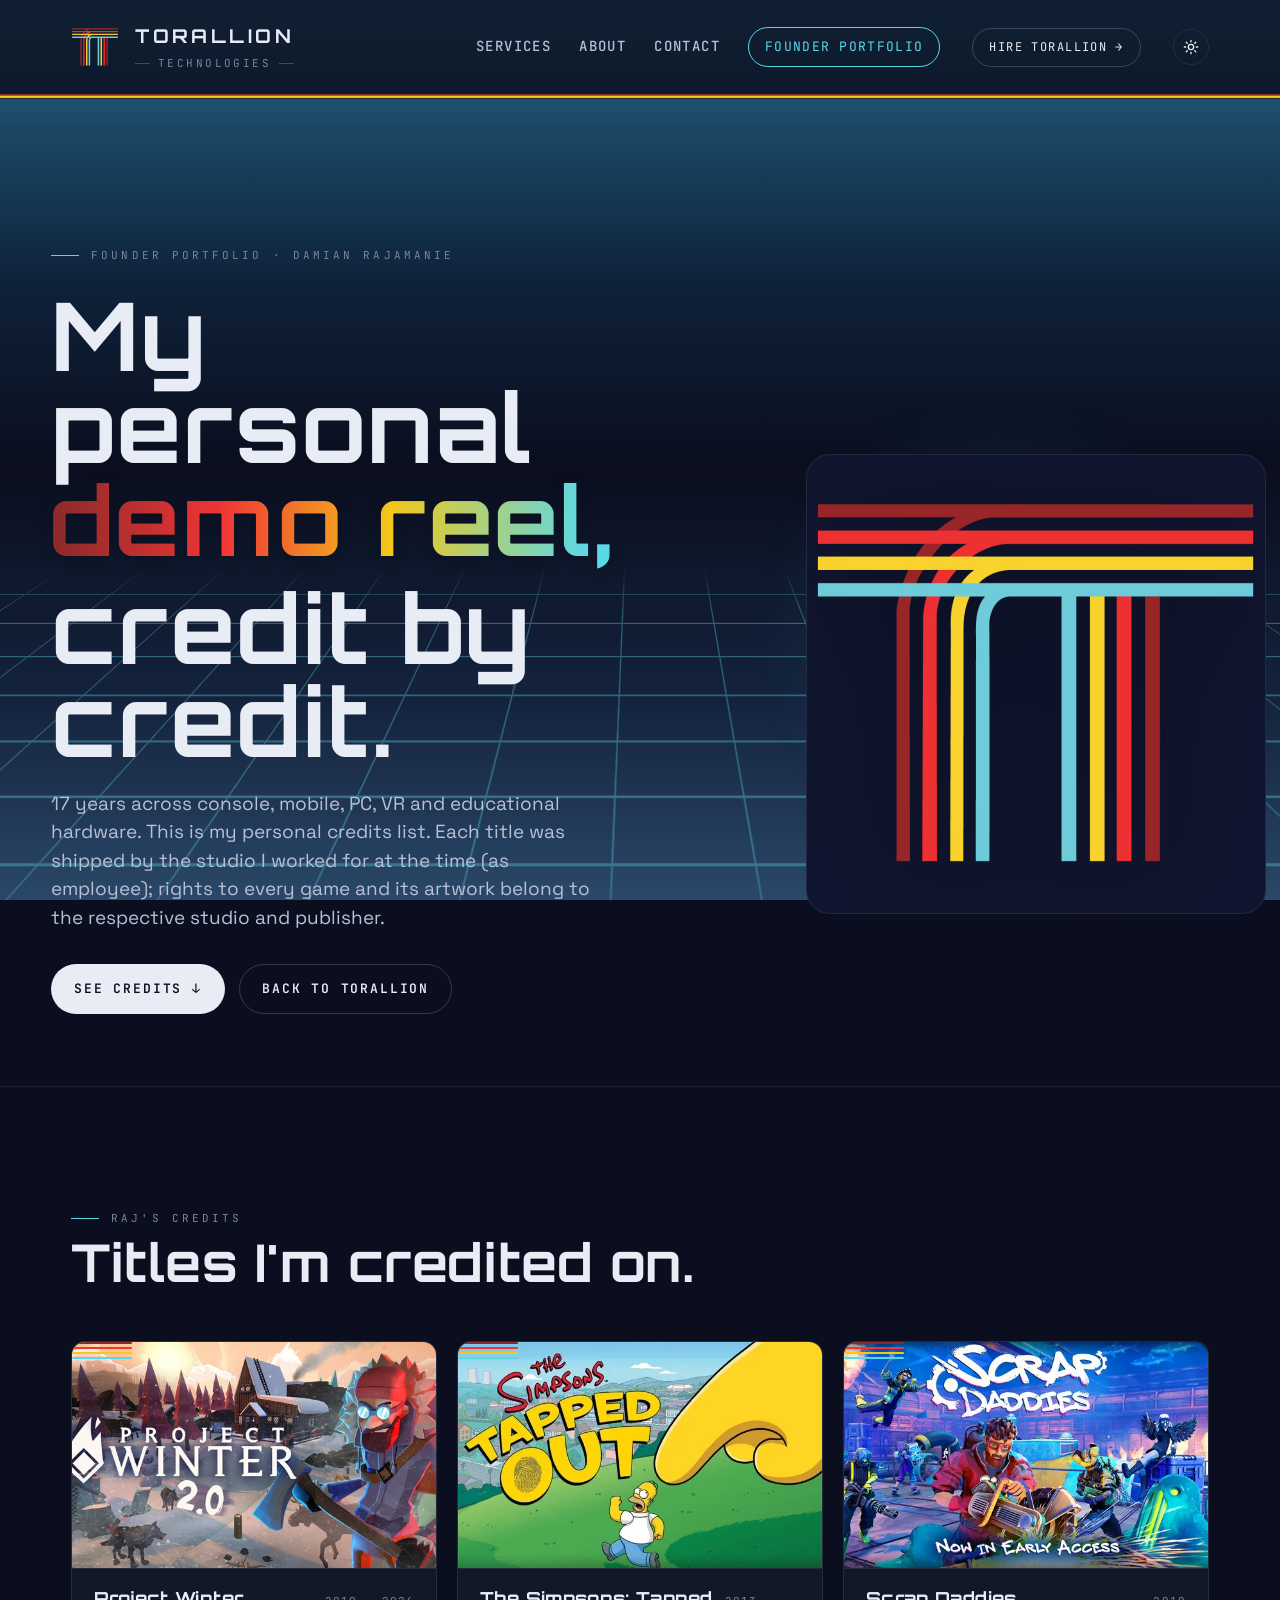
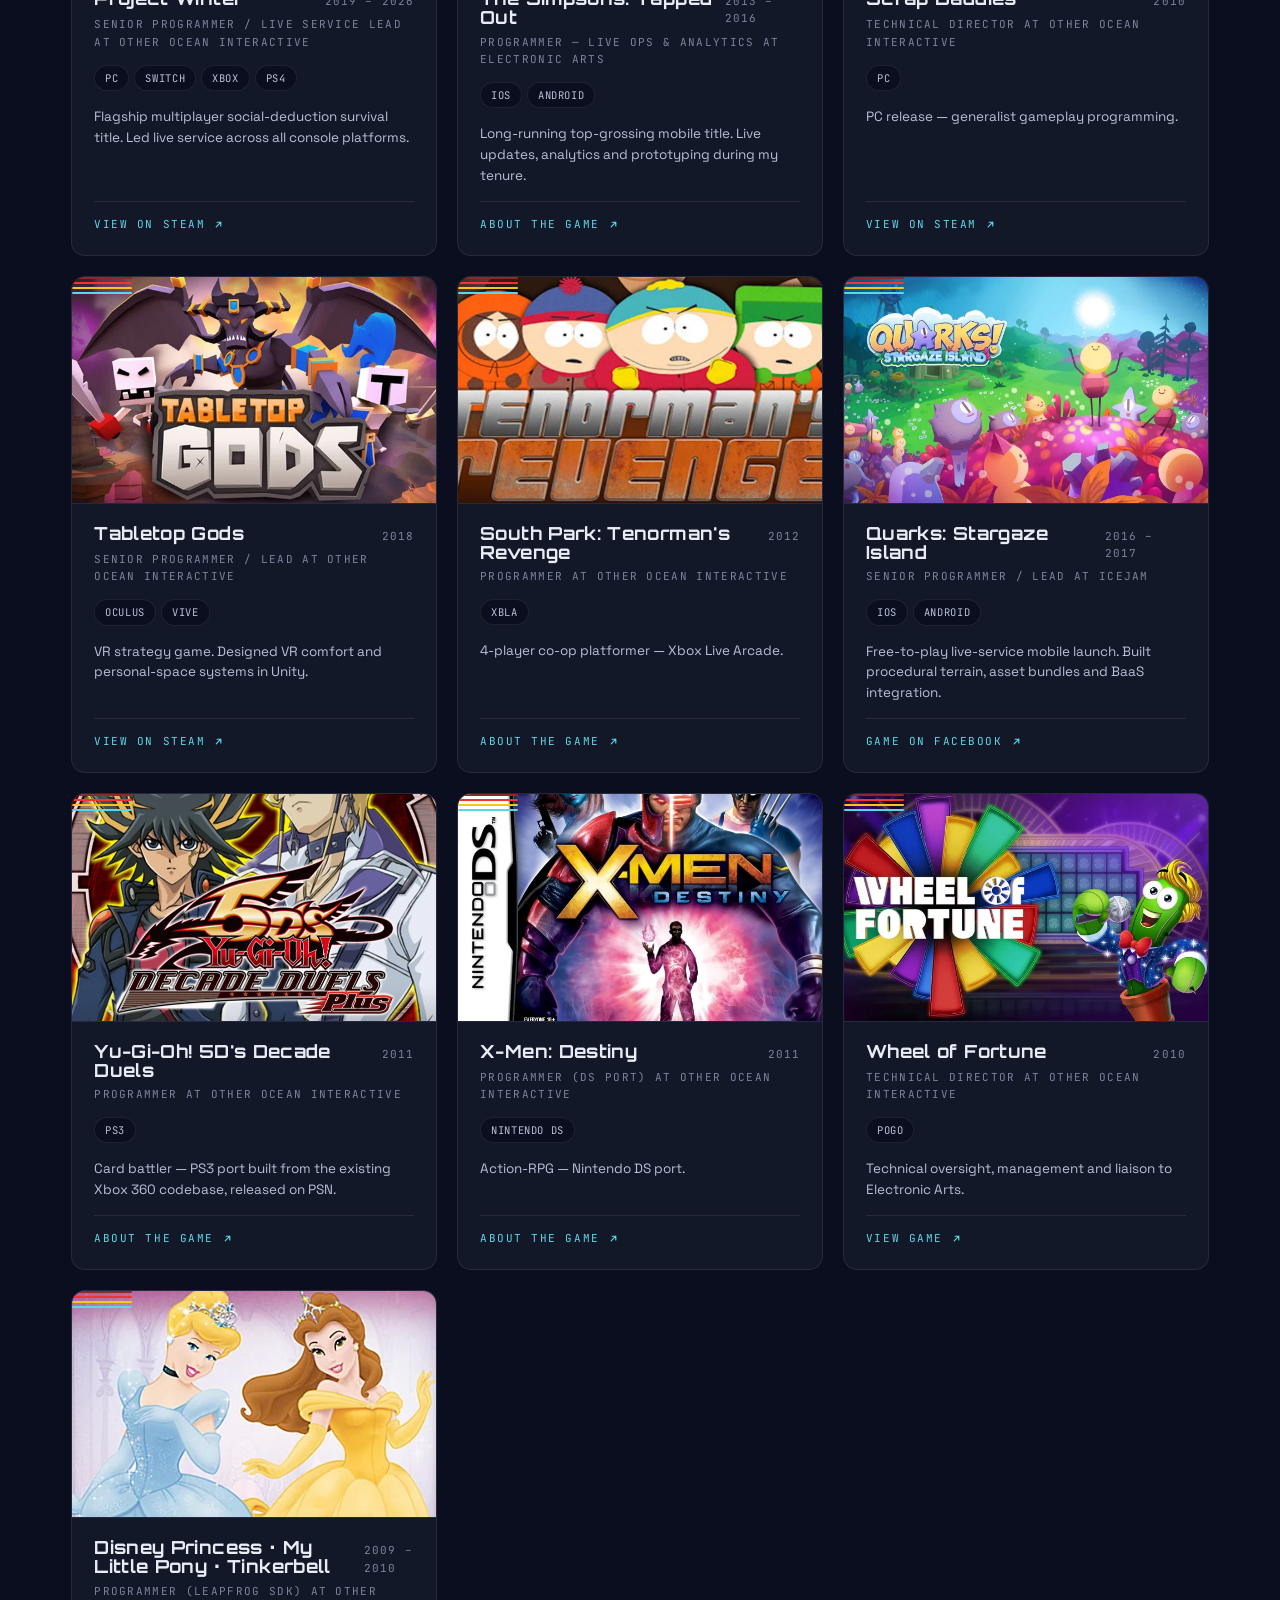
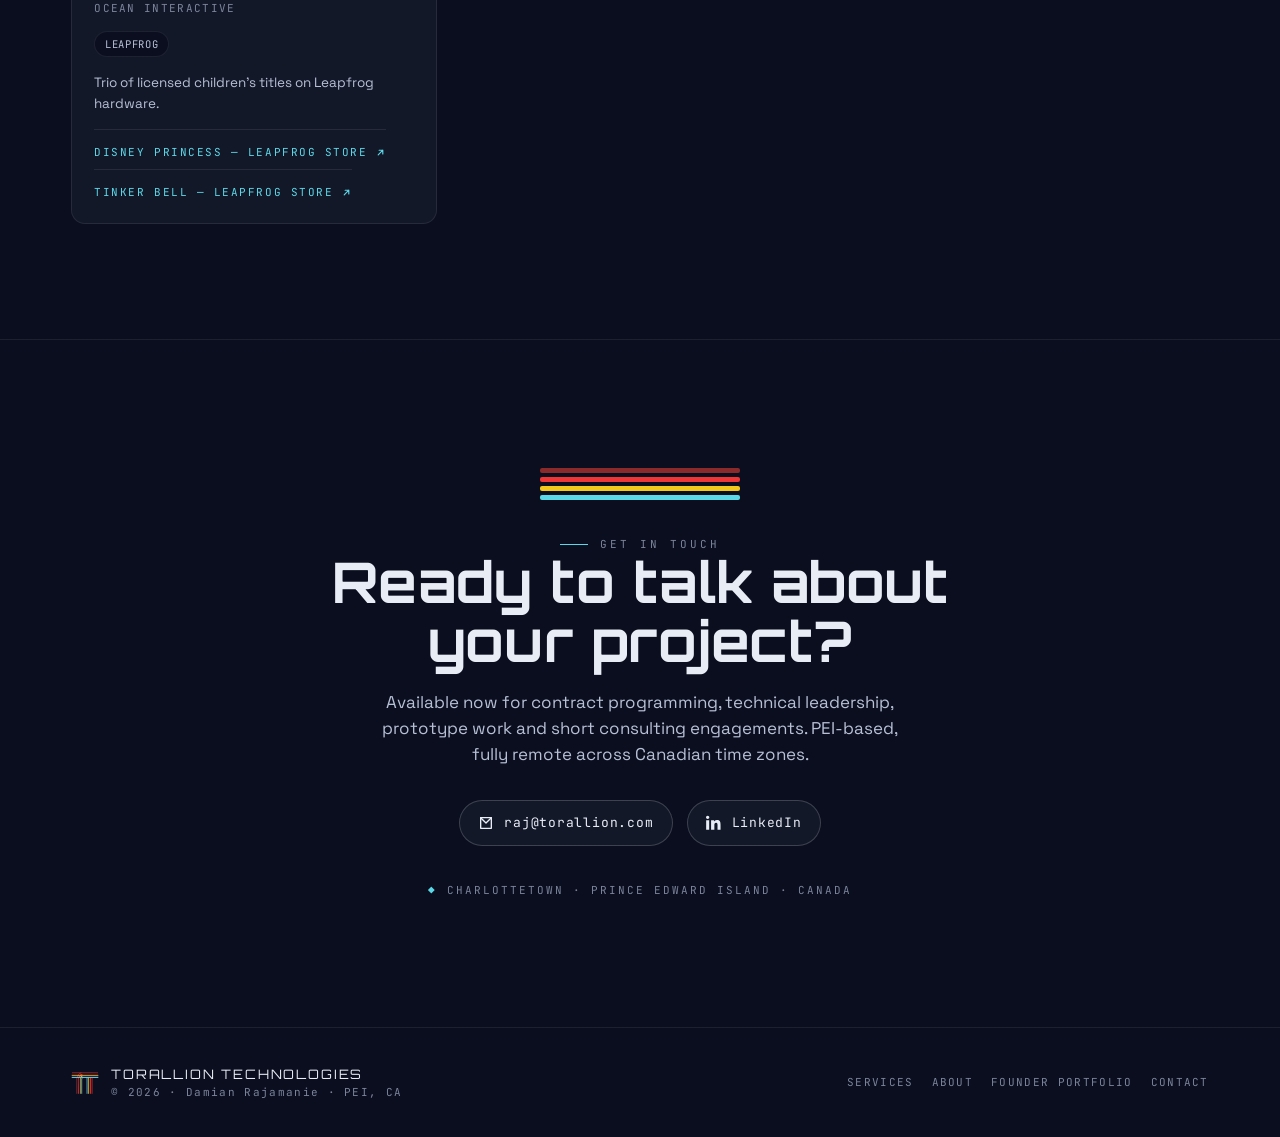
==== founder-portfolio.html @ 9f7b9716 "fixed judder and placement of main logo" ====
<!DOCTYPE html>
<html lang="en" data-theme="dark">
<head>
  <meta charset="UTF-8" />
  <meta name="viewport" content="width=device-width, initial-scale=1.0" />
  <title>Founder Portfolio — Damian Rajamanie · Torallion Technologies</title>
  <meta name="description" content="Personal portfolio and credit history of Damian Rajamanie, MSc — founder of Torallion Technologies. Titles shipped across 17 years at Other Ocean Interactive, EA, IceJam and more." />
  <link rel="icon" type="image/png" href="assets/torallion-T.png" />

  <link rel="preconnect" href="https://fonts.googleapis.com" />
  <link rel="preconnect" href="https://fonts.gstatic.com" crossorigin />
  <link href="https://fonts.googleapis.com/css2?family=Orbitron:wght@500;600;700;800&family=Space+Grotesk:wght@400;500;600;700&family=JetBrains+Mono:wght@400;500;600&display=swap" rel="stylesheet" />

  <link rel="stylesheet" href="styles.css" />
  <style>
    /* Ensure the sticky nav always covers edge-to-edge (Android Chrome + backdrop-filter can under-calculate width) */
    .nav { width: 100%; }
    /* Force grid to centre the hero art on mobile — margin:auto alone is unreliable as a grid-item in some Chrome versions */
    @media (max-width: 900px) { .hero__art { justify-self: center; } }
  </style>
  <script src="script.js" defer></script>
</head>
<body data-theme="dark" data-scanlines="off" data-grid="on" data-page="portfolio">

  <!-- Synthwave grid -->
  <div class="site-grid" aria-hidden="true">
    <div class="site-grid__sun"></div>
    <div class="site-grid__floor"></div>
    <div class="site-grid__fade"></div>
  </div>

  <!-- Nav -->
  <nav class="nav">
    <div class="nav__inner">
      <a href="index.html" class="nav__brand">
        <span class="nav__brand-mark">
          <span class="logo-mark" style="width:48px;height:48px;border-radius:8px">
            <img src="assets/logo-mark.webp" alt="Torallion Technologies" width="48" height="48" style="width:100%;height:100%;object-fit:cover;border-radius:8px" />
          </span>
        </span>
        <span class="nav__brand-words">
          <span class="nav__brand-text">TORALLION</span>
          <span class="nav__brand-sub">Technologies</span>
        </span>
      </a>
      <div class="nav__links">
        <a href="index.html#services" class="nav__link">Services</a>
        <a href="index.html#about" class="nav__link">About</a>
        <a href="index.html#contact" class="nav__link">Contact</a>
        <a href="#top" class="nav__portfolio nav__portfolio--active" aria-current="page">Founder Portfolio</a>
      </div>
      <a href="mailto:raj@torallion.com" class="nav__cta">
        Hire Torallion <span aria-hidden="true">→</span>
      </a>
      <button class="nav__theme" aria-label="Toggle theme" title="Switch to light">
        <svg width="16" height="16" viewBox="0 0 24 24" fill="none" stroke="currentColor" stroke-width="2" stroke-linecap="round" stroke-linejoin="round"><circle cx="12" cy="12" r="4"/><path d="M12 2v2M12 20v2M4.93 4.93l1.41 1.41M17.66 17.66l1.41 1.41M2 12h2M20 12h2M4.93 19.07l1.41-1.41M17.66 6.34l1.41-1.41"/></svg>
      </button>
      <button class="nav__menu-btn" aria-label="Menu">☰</button>
    </div>
    <div class="nav__bands" aria-hidden="true">
      <div style="background:var(--brand-brick)"></div>
      <div style="background:var(--brand-red)"></div>
      <div style="background:var(--brand-yellow)"></div>
      <div style="background:var(--brand-cyan)"></div>
    </div>
  </nav>

  <!-- Founder Hero -->
  <header class="hero hero--portfolio" id="top">
    <div class="hero__inner hero__inner--portfolio">
      <div>
        <div class="hero__eyebrow eyebrow">Founder Portfolio · Damian Rajamanie</div>
        <h1 class="hero__title">
          <span class="hero__title-row">My personal</span>
          <span class="hero__title-row hero__title-accent">demo reel,</span>
          <span class="hero__title-row">credit by credit.</span>
        </h1>
        <p class="hero__sub">
          17 years across console, mobile, PC, VR and educational hardware. This is my personal
          credits list. Each title was shipped by the studio I worked for at the time (as employee);
          rights to every game and its artwork belong to the respective studio and
          publisher.
        </p>
        <div class="hero__ctas">
          <a href="#titles" class="btn btn--primary">
            See credits <span class="btn__arrow">↓</span>
          </a>
          <a href="index.html" class="btn btn--ghost">
            Back to Torallion
          </a>
        </div>
      </div>
      <div class="hero__art" aria-hidden="true">
        <div class="hero__t-bg"></div>
        <div class="hero__t hero__t--portrait">
          <img src="assets/founder-portrait-hero.webp" alt="Damian Rajamanie" style="width:100%;height:100%;object-fit:cover;border-radius:24px" />
        </div>
      </div>
    </div>
  </header>

  <!-- Shipped Titles -->
  <section class="section" id="titles">
    <div style="max-width:var(--maxw);margin:0 auto;padding-left:0;padding-right:0">
      <div class="section-title-row">
        <div>
          <div class="eyebrow">Raj's credits</div>
          <h2>Titles I'm credited on.</h2>
        </div>
      </div>
      <div class="titles">

        <!-- Project Winter -->
        <article class="card title-card">
          <div class="card__corner" aria-hidden="true">
            <span style="background:var(--brand-brick)"></span>
            <span style="background:var(--brand-red)"></span>
            <span style="background:var(--brand-yellow)"></span>
            <span style="background:var(--brand-cyan)"></span>
          </div>
          <div class="title-card__art">
            <img src="assets/titles/project-winter.webp" alt="Project Winter" style="width:100%;height:100%;object-fit:cover" />
          </div>
          <div class="title-card__body">
            <div class="title-card__title-row">
              <h3 class="title-card__name">Project Winter</h3>
              <span class="title-card__year">2019 – 2026</span>
            </div>
            <div class="title-card__studio">Senior Programmer / Live Service Lead at Other Ocean Interactive</div>
            <div class="title-card__platforms">
              <span class="tag">PC</span><span class="tag">Switch</span><span class="tag">Xbox</span><span class="tag">PS4</span>
            </div>
            <p style="font-size:13.5px;color:var(--text-soft);margin:0 0 14px">Flagship multiplayer social-deduction survival title. Led live service across all console platforms.</p>
            <a class="title-card__link" href="https://store.steampowered.com/app/774861/Project_Winter/" target="_blank" rel="noopener noreferrer">
              View on Steam <svg width="11" height="11" viewBox="0 0 24 24" fill="none" stroke="currentColor" stroke-width="2.5" stroke-linecap="round" stroke-linejoin="round" aria-hidden="true"><path d="M7 17L17 7M9 7h8v8"/></svg>
            </a>
          </div>
        </article>

        <!-- The Simpsons: Tapped Out -->
        <article class="card title-card">
          <div class="card__corner" aria-hidden="true">
            <span style="background:var(--brand-brick)"></span>
            <span style="background:var(--brand-red)"></span>
            <span style="background:var(--brand-yellow)"></span>
            <span style="background:var(--brand-cyan)"></span>
          </div>
          <div class="title-card__art">
            <img src="assets/titles/simpsons-tapped-out.webp" alt="The Simpsons: Tapped Out" style="width:100%;height:100%;object-fit:cover" />
          </div>
          <div class="title-card__body">
            <div class="title-card__title-row">
              <h3 class="title-card__name">The Simpsons: Tapped Out</h3>
              <span class="title-card__year">2013 – 2016</span>
            </div>
            <div class="title-card__studio">Programmer — Live Ops &amp; Analytics at Electronic Arts</div>
            <div class="title-card__platforms">
              <span class="tag">iOS</span><span class="tag">Android</span>
            </div>
            <p style="font-size:13.5px;color:var(--text-soft);margin:0 0 14px">Long-running top-grossing mobile title. Live updates, analytics and prototyping during my tenure.</p>
            <a class="title-card__link" href="https://en.wikipedia.org/wiki/The_Simpsons:_Tapped_Out" target="_blank" rel="noopener noreferrer">
              About the game <svg width="11" height="11" viewBox="0 0 24 24" fill="none" stroke="currentColor" stroke-width="2.5" stroke-linecap="round" stroke-linejoin="round" aria-hidden="true"><path d="M7 17L17 7M9 7h8v8"/></svg>
            </a>
          </div>
        </article>

        <!-- Scrap Daddies -->
        <article class="card title-card">
          <div class="card__corner" aria-hidden="true">
            <span style="background:var(--brand-brick)"></span>
            <span style="background:var(--brand-red)"></span>
            <span style="background:var(--brand-yellow)"></span>
            <span style="background:var(--brand-cyan)"></span>
          </div>
          <div class="title-card__art">
            <img src="assets/titles/scrap-daddies.webp" alt="Scrap Daddies" style="width:100%;height:100%;object-fit:cover" />
          </div>
          <div class="title-card__body">
            <div class="title-card__title-row">
              <h3 class="title-card__name">Scrap Daddies</h3>
              <span class="title-card__year">2010</span>
            </div>
            <div class="title-card__studio">Technical Director at Other Ocean Interactive</div>
            <div class="title-card__platforms">
              <span class="tag">PC</span>
            </div>
            <p style="font-size:13.5px;color:var(--text-soft);margin:0 0 14px">PC release — generalist gameplay programming.</p>
            <a class="title-card__link" href="https://store.steampowered.com/app/2923190/Scrap_Daddies/" target="_blank" rel="noopener noreferrer">
              View on Steam <svg width="11" height="11" viewBox="0 0 24 24" fill="none" stroke="currentColor" stroke-width="2.5" stroke-linecap="round" stroke-linejoin="round" aria-hidden="true"><path d="M7 17L17 7M9 7h8v8"/></svg>
            </a>
          </div>
        </article>

        <!-- Tabletop Gods -->
        <article class="card title-card">
          <div class="card__corner" aria-hidden="true">
            <span style="background:var(--brand-brick)"></span>
            <span style="background:var(--brand-red)"></span>
            <span style="background:var(--brand-yellow)"></span>
            <span style="background:var(--brand-cyan)"></span>
          </div>
          <div class="title-card__art">
            <img src="assets/titles/tabletop-gods.webp" alt="Tabletop Gods" style="width:100%;height:100%;object-fit:cover" />
          </div>
          <div class="title-card__body">
            <div class="title-card__title-row">
              <h3 class="title-card__name">Tabletop Gods</h3>
              <span class="title-card__year">2018</span>
            </div>
            <div class="title-card__studio">Senior Programmer / Lead at Other Ocean Interactive</div>
            <div class="title-card__platforms">
              <span class="tag">Oculus</span><span class="tag">Vive</span>
            </div>
            <p style="font-size:13.5px;color:var(--text-soft);margin:0 0 14px">VR strategy game. Designed VR comfort and personal-space systems in Unity.</p>
            <a class="title-card__link" href="https://store.steampowered.com/app/858860/Tabletop_Gods/" target="_blank" rel="noopener noreferrer">
              View on Steam <svg width="11" height="11" viewBox="0 0 24 24" fill="none" stroke="currentColor" stroke-width="2.5" stroke-linecap="round" stroke-linejoin="round" aria-hidden="true"><path d="M7 17L17 7M9 7h8v8"/></svg>
            </a>
          </div>
        </article>

        <!-- South Park: Tenorman's Revenge -->
        <article class="card title-card">
          <div class="card__corner" aria-hidden="true">
            <span style="background:var(--brand-brick)"></span>
            <span style="background:var(--brand-red)"></span>
            <span style="background:var(--brand-yellow)"></span>
            <span style="background:var(--brand-cyan)"></span>
          </div>
          <div class="title-card__art">
            <img src="assets/titles/south-park-tenorman.webp" alt="South Park: Tenorman's Revenge" style="width:100%;height:100%;object-fit:cover" />
          </div>
          <div class="title-card__body">
            <div class="title-card__title-row">
              <h3 class="title-card__name">South Park: Tenorman's Revenge</h3>
              <span class="title-card__year">2012</span>
            </div>
            <div class="title-card__studio">Programmer at Other Ocean Interactive</div>
            <div class="title-card__platforms">
              <span class="tag">XBLA</span>
            </div>
            <p style="font-size:13.5px;color:var(--text-soft);margin:0 0 14px">4-player co-op platformer — Xbox Live Arcade.</p>
            <a class="title-card__link" href="https://en.wikipedia.org/wiki/South_Park:_Tenorman%27s_Revenge" target="_blank" rel="noopener noreferrer">
              About the game <svg width="11" height="11" viewBox="0 0 24 24" fill="none" stroke="currentColor" stroke-width="2.5" stroke-linecap="round" stroke-linejoin="round" aria-hidden="true"><path d="M7 17L17 7M9 7h8v8"/></svg>
            </a>
          </div>
        </article>

        <!-- Quarks: Stargaze Island -->
        <article class="card title-card">
          <div class="card__corner" aria-hidden="true">
            <span style="background:var(--brand-brick)"></span>
            <span style="background:var(--brand-red)"></span>
            <span style="background:var(--brand-yellow)"></span>
            <span style="background:var(--brand-cyan)"></span>
          </div>
          <div class="title-card__art">
            <img src="assets/titles/quarks-stargaze.webp" alt="Quarks: Stargaze Island" style="width:100%;height:100%;object-fit:cover" />
          </div>
          <div class="title-card__body">
            <div class="title-card__title-row">
              <h3 class="title-card__name">Quarks: Stargaze Island</h3>
              <span class="title-card__year">2016 – 2017</span>
            </div>
            <div class="title-card__studio">Senior Programmer / Lead at IceJam</div>
            <div class="title-card__platforms">
              <span class="tag">iOS</span><span class="tag">Android</span>
            </div>
            <p style="font-size:13.5px;color:var(--text-soft);margin:0 0 14px">Free-to-play live-service mobile launch. Built procedural terrain, asset bundles and BaaS integration.</p>
            <a class="title-card__link" href="https://www.facebook.com/stargazeisland/" target="_blank" rel="noopener noreferrer">
              Game on Facebook <svg width="11" height="11" viewBox="0 0 24 24" fill="none" stroke="currentColor" stroke-width="2.5" stroke-linecap="round" stroke-linejoin="round" aria-hidden="true"><path d="M7 17L17 7M9 7h8v8"/></svg>
            </a>
          </div>
        </article>

        <!-- Yu-Gi-Oh! 5D's Decade Duels -->
        <article class="card title-card">
          <div class="card__corner" aria-hidden="true">
            <span style="background:var(--brand-brick)"></span>
            <span style="background:var(--brand-red)"></span>
            <span style="background:var(--brand-yellow)"></span>
            <span style="background:var(--brand-cyan)"></span>
          </div>
          <div class="title-card__art">
            <img src="assets/titles/yugioh-ps3.webp" alt="Yu-Gi-Oh! 5D's Decade Duels" style="width:100%;height:100%;object-fit:cover" />
          </div>
          <div class="title-card__body">
            <div class="title-card__title-row">
              <h3 class="title-card__name">Yu-Gi-Oh! 5D's Decade Duels</h3>
              <span class="title-card__year">2011</span>
            </div>
            <div class="title-card__studio">Programmer at Other Ocean Interactive</div>
            <div class="title-card__platforms">
              <span class="tag">PS3</span>
            </div>
            <p style="font-size:13.5px;color:var(--text-soft);margin:0 0 14px">Card battler — PS3 port built from the existing Xbox 360 codebase, released on PSN.</p>
            <a class="title-card__link" href="https://yugioh.fandom.com/wiki/Yu-Gi-Oh!_5D%27s_Decade_Duels" target="_blank" rel="noopener noreferrer">
              About the game <svg width="11" height="11" viewBox="0 0 24 24" fill="none" stroke="currentColor" stroke-width="2.5" stroke-linecap="round" stroke-linejoin="round" aria-hidden="true"><path d="M7 17L17 7M9 7h8v8"/></svg>
            </a>
          </div>
        </article>

        <!-- X-Men: Destiny -->
        <article class="card title-card">
          <div class="card__corner" aria-hidden="true">
            <span style="background:var(--brand-brick)"></span>
            <span style="background:var(--brand-red)"></span>
            <span style="background:var(--brand-yellow)"></span>
            <span style="background:var(--brand-cyan)"></span>
          </div>
          <div class="title-card__art">
            <img src="assets/titles/xmen-destiny.webp" alt="X-Men: Destiny" style="width:100%;height:100%;object-fit:cover" />
          </div>
          <div class="title-card__body">
            <div class="title-card__title-row">
              <h3 class="title-card__name">X-Men: Destiny</h3>
              <span class="title-card__year">2011</span>
            </div>
            <div class="title-card__studio">Programmer (DS Port) at Other Ocean Interactive</div>
            <div class="title-card__platforms">
              <span class="tag">Nintendo DS</span>
            </div>
            <p style="font-size:13.5px;color:var(--text-soft);margin:0 0 14px">Action-RPG — Nintendo DS port.</p>
            <a class="title-card__link" href="https://en.wikipedia.org/wiki/X-Men:_Destiny" target="_blank" rel="noopener noreferrer">
              About the game <svg width="11" height="11" viewBox="0 0 24 24" fill="none" stroke="currentColor" stroke-width="2.5" stroke-linecap="round" stroke-linejoin="round" aria-hidden="true"><path d="M7 17L17 7M9 7h8v8"/></svg>
            </a>
          </div>
        </article>

        <!-- Wheel of Fortune -->
        <article class="card title-card">
          <div class="card__corner" aria-hidden="true">
            <span style="background:var(--brand-brick)"></span>
            <span style="background:var(--brand-red)"></span>
            <span style="background:var(--brand-yellow)"></span>
            <span style="background:var(--brand-cyan)"></span>
          </div>
          <div class="title-card__art">
            <img src="assets/titles/wheel-of-fortune.webp" alt="Wheel of Fortune" style="width:100%;height:100%;object-fit:cover" />
          </div>
          <div class="title-card__body">
            <div class="title-card__title-row">
              <h3 class="title-card__name">Wheel of Fortune</h3>
              <span class="title-card__year">2010</span>
            </div>
            <div class="title-card__studio">Technical Director at Other Ocean Interactive</div>
            <div class="title-card__platforms">
              <span class="tag">POGO</span>
            </div>
            <p style="font-size:13.5px;color:var(--text-soft);margin:0 0 14px">Technical oversight, management and liaison to Electronic Arts.</p>
            <a class="title-card__link" href="https://www.pogo.com/games/wheel-of-fortune" target="_blank" rel="noopener noreferrer">
              View game <svg width="11" height="11" viewBox="0 0 24 24" fill="none" stroke="currentColor" stroke-width="2.5" stroke-linecap="round" stroke-linejoin="round" aria-hidden="true"><path d="M7 17L17 7M9 7h8v8"/></svg>
            </a>
          </div>
        </article>

        <!-- Disney Princess · My Little Pony · Tinkerbell (Leapfrog suite) -->
        <article class="card title-card">
          <div class="card__corner" aria-hidden="true">
            <span style="background:var(--brand-brick)"></span>
            <span style="background:var(--brand-red)"></span>
            <span style="background:var(--brand-yellow)"></span>
            <span style="background:var(--brand-cyan)"></span>
          </div>
          <div class="title-card__art">
            <img src="assets/titles/leapfrog-suite.webp" alt="Disney Princess · My Little Pony · Tinkerbell" style="width:100%;height:100%;object-fit:cover" />
          </div>
          <div class="title-card__body">
            <div class="title-card__title-row">
              <h3 class="title-card__name">Disney Princess · My Little Pony · Tinkerbell</h3>
              <span class="title-card__year">2009 – 2010</span>
            </div>
            <div class="title-card__studio">Programmer (Leapfrog SDK) at Other Ocean Interactive</div>
            <div class="title-card__platforms">
              <span class="tag">Leapfrog</span>
            </div>
            <p style="font-size:13.5px;color:var(--text-soft);margin:0 0 14px">Trio of licensed children's titles on Leapfrog hardware.</p>
            <div class="title-card__links">
              <a class="title-card__link" href="https://store.leapfrog.com/en-us/apps/p/disney-princess-popup-story-adventures/_/A-prod58087-96914" target="_blank" rel="noopener noreferrer">
                Disney Princess — Leapfrog store <svg width="11" height="11" viewBox="0 0 24 24" fill="none" stroke="currentColor" stroke-width="2.5" stroke-linecap="round" stroke-linejoin="round" aria-hidden="true"><path d="M7 17L17 7M9 7h8v8"/></svg>
              </a>
              <a class="title-card__link" href="https://store.leapfrog.com/en-us/apps/p/disney-fairies-tinker-bell-and-the-lost-treasure/_/A-prod58086-96914" target="_blank" rel="noopener noreferrer">
                Tinker Bell — Leapfrog store <svg width="11" height="11" viewBox="0 0 24 24" fill="none" stroke="currentColor" stroke-width="2.5" stroke-linecap="round" stroke-linejoin="round" aria-hidden="true"><path d="M7 17L17 7M9 7h8v8"/></svg>
              </a>
            </div>
          </div>
        </article>

      </div><!-- .titles -->
    </div>
  </section>

  <!-- Contact -->
  <section class="contact" id="contact">
    <div class="contact__inner">
      <div class="contact__lines">
        <div class="line-stack line-stack--bold">
          <div class="line-stack__line line-stack__line--brick"></div>
          <div class="line-stack__line line-stack__line--red"></div>
          <div class="line-stack__line line-stack__line--yellow"></div>
          <div class="line-stack__line line-stack__line--cyan"></div>
        </div>
      </div>
      <div class="eyebrow" style="justify-content:center;display:inline-flex">Get in touch</div>
      <h2 class="contact__title">Ready to talk about your project?</h2>
      <p class="contact__sub">
        Available now for contract programming, technical leadership, prototype work and short consulting
        engagements. PEI-based, fully remote across Canadian time zones.
      </p>
      <div class="contact__methods">
        <a class="contact__method" href="mailto:raj@torallion.com">
          <svg viewBox="0 0 24 24" fill="none" stroke="currentColor" stroke-width="2" stroke-linecap="round" stroke-linejoin="round"><path d="M4 4h16v16H4z"/><path d="M4 4l8 8 8-8"/></svg>
          raj@torallion.com
        </a>
        <a class="contact__method" href="https://www.linkedin.com/in/damian-rajamanie" target="_blank" rel="noopener noreferrer">
          <svg viewBox="0 0 24 24" fill="currentColor"><path d="M4.98 3.5C4.98 4.88 3.87 6 2.5 6S0 4.88 0 3.5 1.12 1 2.5 1 4.98 2.12 4.98 3.5zM.22 8h4.56v14H.22V8zm7.4 0h4.37v1.92h.06c.61-1.15 2.1-2.36 4.32-2.36 4.62 0 5.47 3.04 5.47 7v7.44h-4.56v-6.6c0-1.57-.03-3.6-2.2-3.6-2.2 0-2.53 1.72-2.53 3.49V22H7.62V8z"/></svg>
          LinkedIn
        </a>
      </div>
      <div class="contact__location">Charlottetown · Prince Edward Island · Canada</div>
    </div>
  </section>

  <!-- Footer -->
  <footer class="footer">
    <div class="footer__brand">
      <span class="logo-mark" style="width:28px;height:28px;border-radius:6px">
        <img src="assets/logo-mark.webp" alt="Torallion Technologies" width="28" height="28" style="width:100%;height:100%;object-fit:cover;border-radius:6px" />
      </span>
      <div>
        <div style="font-family:var(--font-display);font-size:13px;letter-spacing:0.14em">TORALLION TECHNOLOGIES</div>
        <div class="footer__copy">© 2026 · Damian Rajamanie · PEI, CA</div>
      </div>
    </div>
    <nav class="footer__nav" aria-label="Footer navigation">
      <a class="footer__link" href="index.html#services">Services</a>
      <a class="footer__link" href="index.html#about">About</a>
      <a class="footer__link" href="founder-portfolio.html">Founder Portfolio</a>
      <a class="footer__link" href="index.html#contact">Contact</a>
    </nav>
  </footer>

</body>
</html>
---- styles.css ----
/* =========================================================
   Torallion Technologies — site styles
   Dark is canonical; light is a re-theme via [data-theme="light"]
   ========================================================= */

:root {
  /* Brand line colors (from the 80s logo) */
  --brand-brick: #8B2A2A;
  --brand-red:   #EF3535;
  --brand-yellow:#F4C81A;
  --brand-cyan:  #5BD8E8;

  /* Type */
  --font-display: "Orbitron", "Audiowide", system-ui, sans-serif;
  --font-body:    "Space Grotesk", "Inter", system-ui, sans-serif;
  --font-mono:    "JetBrains Mono", ui-monospace, "SF Mono", Menlo, monospace;

  /* Layout */
  --maxw: 1240px;
  --pad: clamp(20px, 4vw, 56px);
  --radius: 14px;
  --radius-sm: 8px;

  /* Theme: dark (default) */
  --bg:           #0A0E1E;
  --bg-elev:     #111630;
  --bg-elev-2:   #161C38;
  --panel:        #131829;
  --panel-2:      #1A2140;
  --border:       rgba(255,255,255,0.08);
  --border-strong:rgba(255,255,255,0.18);
  --text:         #E8ECF5;
  --text-soft:    #B8C0D6;
  --muted:        #7C849C;
  --accent:       var(--brand-cyan);

  --grid-line:    rgba(91,216,232,0.08);
  --scanline:     rgba(255,255,255,0.025);
  --shadow-lg:    0 30px 80px -30px rgba(0,0,0,0.55), 0 4px 12px rgba(0,0,0,0.25);
  --shadow-sm:    0 6px 18px -8px rgba(0,0,0,0.5);
}

[data-theme="light"] {
  --bg:           #F2EFE6;
  --bg-elev:      #ECE7D7;
  --bg-elev-2:    #E5DFCA;
  --panel:        #FFFFFF;
  --panel-2:      #FAF7EE;
  --border:       rgba(20,24,40,0.08);
  --border-strong:rgba(20,24,40,0.20);
  --text:         #14182B;
  --text-soft:    #2B3148;
  --muted:        #6A7186;
  --accent:       #156B7A; /* darker cyan for contrast on cream */

  --grid-line:    rgba(20,24,40,0.06);
  --scanline:     rgba(0,0,0,0.02);
  --shadow-lg:    0 30px 80px -30px rgba(20,24,40,0.18), 0 4px 12px rgba(20,24,40,0.06);
  --shadow-sm:    0 6px 18px -8px rgba(20,24,40,0.15);
}

* { box-sizing: border-box; }

html, body { margin: 0; padding: 0; }

/* Smooth-scroll for anchor links; offset targets below the sticky nav */
html { scroll-behavior: smooth; }
:where(section[id], [id]) { scroll-margin-top: 110px; }

/* ---------- Scroll-reveal ---------- */
.reveal {
  opacity: 0;
  transform: translateY(36px);
  transition: opacity 3.5s cubic-bezier(.2,.7,.2,1), transform 3.5s cubic-bezier(.2,.7,.2,1);
  will-change: opacity, transform;
}
.reveal.is-visible {
  opacity: 1;
  transform: none;
}
@media (prefers-reduced-motion: reduce) {
  html { scroll-behavior: auto; }
  .reveal { opacity: 1; transform: none; transition: none; }
}

body {
  background: var(--bg);
  color: var(--text);
  font-family: var(--font-body);
  font-size: 16px;
  line-height: 1.55;
  -webkit-font-smoothing: antialiased;
  overflow-x: hidden;
  transition: background-color .35s ease, color .35s ease;
}

a { color: inherit; }

img { max-width: 100%; display: block; }

::selection { background: var(--brand-cyan); color: #0A0E1E; }

/* ---------- Optional CRT scanlines ---------- */
body[data-scanlines="on"]::before {
  content: "";
  position: fixed; inset: 0;
  background-image: repeating-linear-gradient(
    to bottom,
    transparent 0px,
    transparent 2px,
    var(--scanline) 2px,
    var(--scanline) 3px
  );
  pointer-events: none;
  z-index: 9998;
  mix-blend-mode: overlay;
}

/* ---------- Nav ---------- */
.nav {
  position: sticky;
  top: 0;
  z-index: 100;
  backdrop-filter: blur(12px);
  -webkit-backdrop-filter: blur(12px);
  background: color-mix(in oklab, var(--bg) 82%, transparent);
  border-bottom: 1px solid var(--border);
}
.nav__bands {
  display: flex;
  flex-direction: column;
  height: 4px;
  width: 100%;
}
.nav__bands > div { flex: 1; }
.nav__inner {
  max-width: var(--maxw);
  margin: 0 auto;
  padding: 22px var(--pad);
  display: flex;
  align-items: center;
  gap: 32px;
}
.nav__brand {
  display: flex; align-items: center; gap: 16px;
  text-decoration: none;
  color: var(--text);
}
.nav__brand-mark {
  width: 48px; height: 48px;
  display: grid; place-items: center;
}
.nav__brand-words {
  display: inline-flex;
  flex-direction: column;
  align-items: stretch;
}
.nav__brand-text {
  font-family: var(--font-display);
  font-weight: 700;
  font-size: 19px;
  letter-spacing: 0.18em;
  text-align: center;
}
.nav__brand-sub {
  font-family: var(--font-mono);
  font-size: 11px;
  color: var(--muted);
  letter-spacing: 0.22em;
  text-transform: uppercase;
  margin-top: 4px;
  /* Centered, with a thin rule on each side */
  display: flex;
  align-items: center;
  justify-content: center;
  gap: 8px;
  white-space: nowrap;
}
.nav__brand-sub::before,
.nav__brand-sub::after {
  content: "";
  flex: 1 1 auto;
  height: 1px;
  background: currentColor;
  opacity: 0.45;
}
.nav__links {
  display: flex;
  gap: 28px;
  margin-left: auto;
  align-items: center;
}
.nav__link {
  text-decoration: none;
  font-size: 14px;
  letter-spacing: 0.10em;
  text-transform: uppercase;
  color: var(--text-soft);
  font-weight: 500;
  font-family: var(--font-mono);
  position: relative;
  padding: 8px 0;
  transition: color .2s;
}
.nav__current {
  font-family: var(--font-mono);
  font-size: 12px;
  letter-spacing: 0.16em;
  text-transform: uppercase;
  color: var(--accent);
  padding: 6px 10px;
  border: 1px solid var(--accent);
  border-radius: 999px;
  opacity: .85;
}
.nav__portfolio {
  font-family: var(--font-mono);
  font-size: 13px;
  letter-spacing: 0.10em;
  text-transform: uppercase;
  text-decoration: none;
  color: var(--text);
  padding: 9px 16px;
  border: 1px solid var(--border-strong);
  border-radius: 999px;
  transition: all .2s;
  white-space: nowrap;
}
.nav__portfolio:hover { background: var(--bg-elev); border-color: var(--text); }
.nav__portfolio--active {
  color: var(--accent);
  border-color: var(--accent);
}
.nav__link:hover { color: var(--text); }
.nav__link::after {
  content: "";
  position: absolute; left: 0; right: 0; bottom: -2px;
  height: 2px;
  background: var(--brand-cyan);
  transform: scaleX(0);
  transform-origin: left;
  transition: transform .3s cubic-bezier(.2,.8,.2,1);
}
.nav__link:hover::after { transform: scaleX(1); }

.nav__cta {
  display: inline-flex; align-items: center; gap: 8px;
  padding: 9px 16px;
  border: 1px solid var(--border-strong);
  border-radius: 999px;
  font-family: var(--font-mono);
  font-size: 12px;
  letter-spacing: 0.12em;
  text-transform: uppercase;
  text-decoration: none;
  color: var(--text);
  background: transparent;
  transition: all .2s;
  cursor: pointer;
}
.nav__cta:hover { background: var(--text); color: var(--bg); border-color: var(--text); }

.nav__theme {
  width: 36px; height: 36px;
  display: grid; place-items: center;
  border-radius: 999px;
  border: 1px solid var(--border);
  background: transparent;
  color: var(--text);
  cursor: pointer;
  transition: all .2s;
}
.nav__theme:hover { border-color: var(--border-strong); background: var(--bg-elev); }

.nav__menu-btn {
  display: none;
  background: none; border: 1px solid var(--border);
  color: var(--text);
  border-radius: 8px;
  padding: 8px 10px;
  cursor: pointer;
}

@media (max-width: 1080px) {
  .nav__links { display: none; }
  .nav__cta { display: none; }
  .nav__menu-btn { display: block; margin-left: auto; }
  .nav.open .nav__links {
    display: flex;
    position: absolute;
    top: 100%; left: 0; right: 0;
    flex-direction: column;
    background: var(--bg);
    border-bottom: 1px solid var(--border);
    padding: 16px var(--pad) 24px;
    gap: 18px;
  }
  .nav.open .nav__cta { display: inline-flex; align-self: flex-start; }
}

/* ---------- Layout ---------- */
.section {
  max-width: var(--maxw);
  margin: 0 auto;
  padding: clamp(64px, 9vw, 120px) var(--pad);
}
.section--tight { padding-top: clamp(32px, 5vw, 56px); padding-bottom: clamp(32px, 5vw, 56px); }

.eyebrow {
  font-family: var(--font-mono);
  font-size: 11px;
  letter-spacing: 0.28em;
  text-transform: uppercase;
  color: var(--muted);
  display: inline-flex;
  align-items: center;
  gap: 12px;
}
.eyebrow::before {
  content: "";
  width: 28px; height: 1px;
  background: var(--brand-cyan);
}

h1, h2, h3, h4 {
  font-family: var(--font-display);
  font-weight: 700;
  letter-spacing: -0.01em;
  line-height: 1.05;
  margin: 0 0 0.4em;
}

h1 { font-size: clamp(40px, 6.5vw, 86px); letter-spacing: 0.02em; }
h2 { font-size: clamp(30px, 4.2vw, 52px); letter-spacing: 0.01em; }
h3 { font-size: clamp(20px, 2vw, 24px); letter-spacing: 0.02em; }
h4 { font-size: 15px; letter-spacing: 0.06em; text-transform: uppercase; font-family: var(--font-mono); font-weight: 600; }

p { margin: 0 0 1em; color: var(--text-soft); }

.section-head {
  display: grid;
  grid-template-columns: 1fr 1fr;
  gap: 48px;
  align-items: end;
  margin-bottom: clamp(40px, 5vw, 64px);
}
.section-head__lead { max-width: 520px; }
.section-head p { font-size: 17px; color: var(--text-soft); margin: 16px 0 0; }

@media (max-width: 720px) {
  .section-head { grid-template-columns: 1fr; gap: 16px; }
}

/* ---------- Retro line stack motif ---------- */
.line-stack {
  display: flex;
  flex-direction: column;
  gap: 4px;
  width: 100%;
}
.line-stack__line {
  height: 3px;
  border-radius: 2px;
}
.line-stack__line--brick { background: var(--brand-brick); }
.line-stack__line--red    { background: var(--brand-red); }
.line-stack__line--yellow { background: var(--brand-yellow); }
.line-stack__line--cyan   { background: var(--brand-cyan); }

.line-stack--thin .line-stack__line { height: 2px; }
.line-stack--bold .line-stack__line { height: 5px; }

/* ---------- HERO ---------- */
.hero {
  position: relative;
  min-height: 88vh;
  padding: clamp(80px, 12vw, 140px) var(--pad) clamp(80px, 10vw, 140px);
  overflow: hidden;
  display: flex;
  align-items: center;
  border-bottom: 1px solid var(--border);
}
.hero__inner {
  position: relative;
  z-index: 3;
  max-width: var(--maxw);
  margin: 0 auto;
  width: 100%;
  display: grid;
  grid-template-columns: 1.3fr 1fr;
  gap: clamp(40px, 6vw, 96px);
  align-items: center;
}
@media (max-width: 900px) {
  .hero__inner { grid-template-columns: 1fr; }
  .hero__art { order: -1; max-width: 320px; margin-left: auto; margin-right: auto; }
}

.hero__eyebrow {
  margin-bottom: 24px;
}

.hero__title {
  font-size: clamp(44px, 7.4vw, 96px);
  line-height: 0.98;
  margin-bottom: 22px;
  letter-spacing: 0.02em;
}
.hero__title-row {
  display: block;
}
.hero__title-accent {
  /* Hug the text so the gradient box always equals the word width —
     full red→cyan span renders across "engineering," at every width. */
  width: -moz-fit-content;
  width: fit-content;
  background: linear-gradient(90deg, var(--brand-brick), var(--brand-red) 30%, var(--brand-yellow) 60%, var(--brand-cyan) 95%);
  -webkit-background-clip: text;
  background-clip: text;
  -webkit-text-fill-color: transparent;
  color: transparent;
  /* Extend the background painting box below the baseline so the gradient
     covers glyph descenders (e.g. the "g" in "engineering") instead of
     clipping them. */
  padding-bottom: 0.16em;
  /* Soft drop shadow for a little depth/definition against the bg
     (single offset, no outline — renders the same in light + dark). */
  filter: drop-shadow(0 3px 6px rgba(10, 14, 30, 0.6));
}

/* On the light/cream theme the yellow\u2013cyan middle of the gradient washes
   out. Keep the colour but give the glyphs an arcade-style dark outline
   (fits the C64 vibe) so they stay crisp on the pale background.
   text-shadow renders from the glyph shape even though the fill is
   transparent, so the outline sits cleanly behind the gradient. */
[data-theme="light"] .hero__title-accent {
  background: linear-gradient(90deg, var(--brand-brick), var(--brand-red) 30%, var(--brand-yellow) 60%, var(--brand-cyan) 95%);
  -webkit-background-clip: text;
  background-clip: text;
}

.hero__sub {
  font-size: clamp(16px, 1.7vw, 19px);
  line-height: 1.5;
  max-width: 560px;
  color: var(--text-soft);
  margin-bottom: 32px;
}

.hero__ctas {
  display: flex;
  gap: 14px;
  flex-wrap: wrap;
  margin-bottom: 40px;
}

.btn {
  display: inline-flex; align-items: center; gap: 10px;
  padding: 14px 22px;
  border-radius: 999px;
  font-family: var(--font-mono);
  font-size: 13px;
  letter-spacing: 0.14em;
  text-transform: uppercase;
  text-decoration: none;
  font-weight: 600;
  cursor: pointer;
  border: 1px solid transparent;
  transition: all .2s cubic-bezier(.2,.8,.2,1);
}
.btn--primary {
  background: var(--text);
  color: var(--bg);
}
.btn--primary:hover { transform: translateY(-2px); box-shadow: var(--shadow-sm); }
.btn--ghost {
  border-color: var(--border-strong);
  color: var(--text);
  background: transparent;
}
.btn--ghost:hover { background: var(--bg-elev); }

.btn__arrow { transition: transform .2s; }
.btn:hover .btn__arrow { transform: translateX(3px); }

.hero__stats {
  display: grid;
  grid-template-columns: repeat(3, 1fr);
  gap: clamp(16px, 2vw, 32px);
  padding-top: 32px;
  border-top: 1px solid var(--border);
  max-width: 620px;
}
.stat__value {
  font-family: var(--font-display);
  font-size: clamp(22px, 2.8vw, 32px);
  color: var(--text);
  letter-spacing: 0.02em;
  line-height: 1;
}
.stat__label {
  font-family: var(--font-mono);
  font-size: 10px;
  letter-spacing: 0.18em;
  text-transform: uppercase;
  color: var(--muted);
  margin-top: 8px;
}
@media (max-width: 600px) {
  .hero__stats { grid-template-columns: repeat(2, 1fr); }
}

/* ---------- Hero art (T mark) ---------- */
.hero__art {
  position: relative;
  width: 100%;
  aspect-ratio: 1;
  max-width: 460px;
  margin-left: auto;
}
.hero__t {
  position: absolute;
  inset: 8%;
  display: grid;
  place-items: center;
}
.hero__t img {
  width: 100%; height: 100%;
  object-fit: contain;
  filter: drop-shadow(0 20px 60px rgba(0,0,0,.4));
  animation: subtleFloat 8s ease-in-out infinite;
}
[data-theme="light"] .hero__t img {
  /* The provided T is on dark — re-color on light by mixing modes? Easier: keep on a tinted card */
}
.hero__t-bg {
  position: absolute;
  inset: 0;
  border-radius: 50%;
  background: radial-gradient(circle at 50% 45%,
    rgba(91,216,232,0.18) 0%,
    rgba(91,216,232,0.06) 40%,
    transparent 70%);
  filter: blur(20px);
  z-index: -1;
}

@keyframes subtleFloat {
  0%, 100% { transform: translateY(0); }
  50% { transform: translateY(-6px); }
}

/* In light mode, swap the dark logo for inverted on a tinted plate */
[data-theme="light"] .hero__t {
  background: #0A0E1E;
  border-radius: 24px;
  padding: 28px;
  box-shadow: var(--shadow-lg);
}

/* Image-slot variant: a square card the user fills with their own art.
   Fills the whole hero__art box edge-to-edge with rounded corners. */
.hero__t--image {
  inset: 0;
  border-radius: 24px;
  overflow: hidden;
  background: var(--bg-elev);
  border: 1px solid var(--border);
  box-shadow: var(--shadow-lg);
  animation: subtleFloat 8s ease-in-out infinite;
}
[data-theme="light"] .hero__t--image {
  background: var(--bg-elev);
  padding: 0;
}
.hero__t--image image-slot {
  position: absolute;
  inset: 0;
  width: 100%;
  height: 100%;
}

/* ---------- Site-wide synthwave grid (fixed at viewport bottom) ---------- */
.site-grid {
  position: fixed;
  left: 0;
  right: 0;
  bottom: 0;
  height: 46vh;
  z-index: 0;
  pointer-events: none;
  overflow: hidden;
}
.site-grid__floor {
  position: absolute;
  left: -20%;
  right: -20%;
  bottom: -30%;
  height: 110%;
  background:
    repeating-linear-gradient(
      to right,
      var(--brand-cyan) 0,
      var(--brand-cyan) 1.5px,
      transparent 1.5px,
      transparent 80px
    ),
    repeating-linear-gradient(
      to bottom,
      var(--brand-cyan) 0,
      var(--brand-cyan) 1.5px,
      transparent 1.5px,
      transparent 50px
    );
  transform: perspective(700px) rotateX(62deg);
  transform-origin: center top;
  opacity: 0.32;
  mask-image: linear-gradient(to bottom, transparent 0%, #000 18%, #000 75%, transparent 100%);
  -webkit-mask-image: linear-gradient(to bottom, transparent 0%, #000 18%, #000 75%, transparent 100%);
}
[data-theme="light"] .site-grid__floor {
  opacity: 0.22;
}
.site-grid__sun { display: none; }
.site-grid__fade {
  position: absolute;
  inset: 0;
  background: linear-gradient(to top, transparent 0%, var(--bg) 95%);
  pointer-events: none;
  opacity: 0;
}

body[data-grid="off"] .site-grid { display: none; }

/* All page content should sit above the fixed grid */
.hero, .section, .contact, .footer { position: relative; z-index: 1; }

/* The contact section sits flush against the grid — make it transparent
   so the grid shows through */
.contact { background: transparent !important; border-top: 1px solid var(--border); border-bottom: 1px solid var(--border); }

/* ---------- Section divider (the 4-line stack) ---------- */
.brand-divider {
  max-width: var(--maxw);
  margin: 0 auto;
  padding: 0 var(--pad);
}
.brand-divider .line-stack { max-width: 200px; }

/* ---------- Cards ---------- */
.card {
  position: relative;
  background: var(--panel);
  border: 1px solid var(--border);
  border-radius: var(--radius);
  padding: 28px;
  transition: transform .25s cubic-bezier(.2,.8,.2,1), border-color .25s, box-shadow .25s;
  overflow: hidden;
}
.card:hover {
  transform: translateY(-3px);
  border-color: var(--border-strong);
  box-shadow: var(--shadow-lg);
}
.card__corner {
  position: absolute;
  top: 0; left: 0;
  width: 60px;
  display: flex; flex-direction: column;
  gap: 3px;
  z-index: 2;
}
.card__corner > span {
  height: 2px;
  border-radius: 1px;
}

/* ---------- Services ---------- */
.services {
  display: grid;
  grid-template-columns: repeat(2, 1fr);
  gap: 20px;
}
@media (max-width: 720px) { .services { grid-template-columns: 1fr; } }

.service { padding: 32px 28px 28px; }
.service__num {
  font-family: var(--font-mono);
  font-size: 11px;
  letter-spacing: 0.2em;
  color: var(--muted);
  margin-bottom: 8px;
}
.service__title {
  font-family: var(--font-display);
  font-size: 22px;
  letter-spacing: 0.02em;
  margin: 0 0 12px;
}
.service__desc {
  color: var(--text-soft);
  font-size: 15px;
  line-height: 1.6;
  margin: 0 0 20px;
}
.service__tags {
  display: flex; flex-wrap: wrap; gap: 6px;
}
.tag {
  display: inline-flex;
  align-items: center;
  font-family: var(--font-mono);
  font-size: 10.5px;
  padding: 4px 10px;
  border: 1px solid var(--border);
  border-radius: 999px;
  color: var(--text-soft);
  letter-spacing: 0.06em;
  text-transform: uppercase;
  background: var(--bg);
}

/* ---------- Titles grid ---------- */
.titles {
  display: grid;
  grid-template-columns: repeat(3, 1fr);
  gap: 20px;
}
@media (max-width: 980px) { .titles { grid-template-columns: repeat(2, 1fr); } }
@media (max-width: 600px) { .titles { grid-template-columns: 1fr; } }

.title-card {
  padding: 0;
  display: flex;
  flex-direction: column;
}
.title-card__art {
  position: relative;
  aspect-ratio: 16/10;
  background: var(--bg-elev);
  overflow: hidden;
  border-bottom: 1px solid var(--border);
}
.title-card__art image-slot {
  position: absolute;
  inset: 0;
  width: 100%; height: 100%;
  display: block;
  z-index: 1;
}
/* Once an image is dropped the slot gains [data-filled] — hide the
   name/"drop key art" placeholder overlay so the artwork shows through. */
.title-card__art image-slot[data-filled] {
  z-index: 2;
}
.title-card__art image-slot[data-filled] ~ .title-card__placeholder {
  display: none;
}
.title-card__placeholder {
  position: absolute;
  inset: 0;
  display: flex;
  flex-direction: column;
  align-items: center;
  justify-content: center;
  padding: 20px;
  background:
    repeating-linear-gradient(
      135deg,
      transparent 0,
      transparent 18px,
      rgba(255,255,255,0.025) 18px,
      rgba(255,255,255,0.025) 19px
    ),
    linear-gradient(135deg, var(--bg-elev), var(--bg-elev-2));
  pointer-events: none;
}
[data-theme="light"] .title-card__placeholder {
  background:
    repeating-linear-gradient(
      135deg,
      transparent 0,
      transparent 18px,
      rgba(20,24,40,0.04) 18px,
      rgba(20,24,40,0.04) 19px
    ),
    linear-gradient(135deg, var(--bg-elev), var(--bg-elev-2));
}
.title-card__placeholder-name {
  font-family: var(--font-display);
  font-size: 18px;
  letter-spacing: 0.04em;
  text-align: center;
  color: var(--text);
  margin-bottom: 8px;
}
.title-card__placeholder-hint {
  font-family: var(--font-mono);
  font-size: 9.5px;
  letter-spacing: 0.18em;
  color: var(--muted);
  text-transform: uppercase;
}
.title-card__body {
  padding: 20px 22px 22px;
  display: flex;
  flex-direction: column;
  flex: 1;
}
.title-card__title-row {
  display: flex; align-items: baseline; justify-content: space-between;
  gap: 12px;
  margin-bottom: 6px;
}
.title-card__name {
  font-family: var(--font-display);
  font-size: 18px;
  letter-spacing: 0.02em;
  margin: 0;
}
.title-card__year {
  font-family: var(--font-mono);
  font-size: 11px;
  color: var(--muted);
  letter-spacing: 0.1em;
}
.title-card__studio {
  font-family: var(--font-mono);
  font-size: 11px;
  color: var(--muted);
  letter-spacing: 0.12em;
  text-transform: uppercase;
  margin-bottom: 14px;
}
.title-card__platforms {
  display: flex; flex-wrap: wrap; gap: 5px;
  margin-bottom: 16px;
}
.title-card__link {
  margin-top: auto;
  display: inline-flex; align-items: center; gap: 8px;
  font-family: var(--font-mono);
  font-size: 11px;
  letter-spacing: 0.14em;
  text-transform: uppercase;
  color: var(--accent);
  text-decoration: none;
  border-top: 1px solid var(--border);
  padding-top: 14px;
}
.title-card__link:hover { color: var(--text); }
.title-card__link--disabled {
  color: var(--muted);
  pointer-events: none;
}

/* ---------- Skills ---------- */
.skills {
  display: grid;
  grid-template-columns: repeat(2, 1fr);
  gap: 20px;
}
@media (max-width: 720px) { .skills { grid-template-columns: 1fr; } }

.skill-group {
  padding: 26px 28px;
}
.skill-group__head {
  display: flex; align-items: center; justify-content: space-between;
  margin-bottom: 18px;
  gap: 16px;
}
.skill-group__title {
  font-family: var(--font-display);
  font-size: 17px;
  letter-spacing: 0.06em;
  text-transform: uppercase;
  margin: 0;
}
.skill-group__num {
  font-family: var(--font-mono);
  color: var(--muted);
  font-size: 11px;
}
.skill-group__items {
  display: flex; flex-wrap: wrap; gap: 6px;
}
.skill-pill {
  font-family: var(--font-mono);
  font-size: 12px;
  padding: 6px 12px;
  border-radius: 6px;
  background: var(--bg-elev);
  color: var(--text);
  letter-spacing: 0.02em;
}

/* ---------- Experience / Timeline ---------- */
.timeline {
  position: relative;
  display: flex;
  flex-direction: column;
  gap: 6px;
}
.timeline::before {
  content: "";
  position: absolute;
  left: 110px;
  top: 8px;
  bottom: 8px;
  width: 1px;
  background: var(--border);
}
.tl-row {
  display: grid;
  grid-template-columns: 110px 1fr;
  gap: 32px;
  padding: 22px 0;
  border-bottom: 1px solid var(--border);
  position: relative;
}
.tl-row:last-child { border-bottom: none; }
.tl-dates {
  font-family: var(--font-mono);
  font-size: 11px;
  letter-spacing: 0.1em;
  color: var(--muted);
  padding-top: 6px;
}
.tl-row::before {
  content: "";
  position: absolute;
  left: 106px;
  top: 28px;
  width: 9px; height: 9px;
  background: var(--accent);
  border-radius: 50%;
  box-shadow: 0 0 0 4px var(--bg);
}
.tl-content { padding-left: 32px; }
.tl-role {
  font-family: var(--font-display);
  font-size: 18px;
  letter-spacing: 0.02em;
  margin: 0 0 4px;
}
.tl-company {
  font-family: var(--font-mono);
  font-size: 11px;
  color: var(--muted);
  letter-spacing: 0.16em;
  text-transform: uppercase;
  margin-bottom: 10px;
}
.tl-body {
  font-size: 14.5px;
  color: var(--text-soft);
  margin: 0;
}

@media (max-width: 640px) {
  .timeline::before { left: 0; }
  .tl-row { grid-template-columns: 1fr; gap: 8px; padding-left: 24px; }
  .tl-row::before { left: -4px; top: 30px; }
  .tl-content { padding-left: 0; }
  .tl-dates { padding-top: 0; }
}

/* ---------- About strip ---------- */
.about {
  display: grid;
  grid-template-columns: 1fr 1.2fr;
  gap: clamp(40px, 6vw, 80px);
  align-items: center;
}
@media (max-width: 880px) { .about { grid-template-columns: 1fr; } }

.about__panel {
  position: relative;
  padding: 36px 32px;
  background: var(--panel);
  border: 1px solid var(--border);
  border-radius: var(--radius);
  display: flex;
  flex-direction: column;
  gap: 18px;
}
.about__lines {
  position: absolute;
  top: 0; right: 0;
  width: 120px;
}
.about__quote {
  font-family: var(--font-display);
  font-size: 20px;
  line-height: 1.35;
  color: var(--text);
  letter-spacing: 0.01em;
}
.about__sig {
  display: flex; align-items: center; gap: 12px;
  padding-top: 12px;
  border-top: 1px solid var(--border);
}
.about__sig-name { font-family: var(--font-mono); font-size: 12px; color: var(--text); letter-spacing: 0.12em; text-transform: uppercase; }
.about__sig-role { font-family: var(--font-mono); font-size: 11px; color: var(--muted); }

.about__copy h2 { margin-bottom: 18px; }
.about__copy p { font-size: 16px; line-height: 1.65; }

.about__network-lead { margin-bottom: 12px !important; }
.about__network-list {
  list-style: none;
  margin: 0 0 1em;
  padding: 0;
  display: flex;
  flex-wrap: wrap;
  gap: 10px 14px;
}
.about__network-list li {
  display: inline-flex;
  align-items: center;
  gap: 9px;
  font-family: var(--font-mono);
  font-size: 13px;
  letter-spacing: 0.06em;
  color: var(--text);
}
.about__network-list li::before {
  content: "";
  width: 7px; height: 7px;
  border-radius: 2px;
  background: var(--accent);
  flex: none;
}

.about__highlights {
  display: grid;
  grid-template-columns: repeat(2, 1fr);
  gap: 14px;
  margin-top: 24px;
}
.about__highlight {
  padding: 14px;
  border: 1px solid var(--border);
  border-radius: var(--radius-sm);
  background: var(--bg-elev);
}
.about__highlight-num {
  font-family: var(--font-display);
  color: var(--accent);
  font-size: 26px;
  letter-spacing: 0.02em;
  line-height: 1;
}
.about__highlight-label {
  font-family: var(--font-mono);
  font-size: 10.5px;
  letter-spacing: 0.14em;
  text-transform: uppercase;
  color: var(--muted);
  margin-top: 8px;
}

/* ---------- Contact ---------- */
.contact {
  position: relative;
  text-align: center;
  padding: clamp(72px, 10vw, 140px) var(--pad);
  background:
    radial-gradient(ellipse at center bottom, rgba(91,216,232,0.06), transparent 60%),
    var(--bg-elev);
  border-top: 1px solid var(--border);
  border-bottom: 1px solid var(--border);
}
.contact__inner {
  max-width: 720px;
  margin: 0 auto;
}
.contact__lines {
  max-width: 200px;
  margin: 0 auto 28px;
}
.contact__title { font-size: clamp(32px, 5vw, 56px); margin: 0 0 18px; }
.contact__sub {
  font-size: 17px;
  color: var(--text-soft);
  margin: 0 auto 32px;
  max-width: 520px;
}
.contact__methods {
  display: flex;
  justify-content: center;
  flex-wrap: wrap;
  gap: 14px;
  margin-bottom: 36px;
}
.contact__method {
  display: inline-flex;
  align-items: center;
  gap: 10px;
  padding: 12px 18px;
  border: 1px solid var(--border-strong);
  border-radius: 999px;
  text-decoration: none;
  font-family: var(--font-mono);
  font-size: 13px;
  letter-spacing: 0.06em;
  color: var(--text);
  background: var(--panel);
  transition: all .2s;
}
.contact__method:hover { transform: translateY(-2px); border-color: var(--accent); }
.contact__method svg { width: 16px; height: 16px; }

.contact__location {
  font-family: var(--font-mono);
  font-size: 11px;
  letter-spacing: 0.18em;
  text-transform: uppercase;
  color: var(--muted);
}
.contact__location::before { content: "◆"; margin-right: 10px; color: var(--accent); }

/* ---------- Footer ---------- */
.footer {
  padding: 36px var(--pad);
  display: flex;
  align-items: center;
  justify-content: space-between;
  gap: 16px;
  max-width: var(--maxw);
  margin: 0 auto;
}
.footer__brand { display: flex; align-items: center; gap: 12px; }
.footer__mark { width: 28px; height: 28px; }
.footer__copy {
  font-family: var(--font-mono);
  font-size: 11px;
  letter-spacing: 0.12em;
  color: var(--muted);
}
.footer__nav {
  display: flex;
  gap: 18px;
}
.footer__link {
  font-family: var(--font-mono);
  font-size: 11px;
  letter-spacing: 0.12em;
  text-transform: uppercase;
  color: var(--muted);
  text-decoration: none;
}
.footer__link:hover { color: var(--text); }
@media (max-width: 640px) {
  .footer { flex-direction: column; align-items: flex-start; }
}

/* ---------- T mark SVG (inline) ---------- */
.t-mark { display: block; }
.t-mark__bg { fill: transparent; }

/* ---------- Misc utilities ---------- */
.section-title-row {
  display: flex; align-items: end; justify-content: space-between; gap: 24px;
  margin-bottom: clamp(32px, 4vw, 56px);
  flex-wrap: wrap;
}
.section-title-row h2 { margin: 8px 0 0; max-width: 720px; }
.section-title-row p { max-width: 480px; margin: 0; color: var(--text-soft); font-size: 16px; }

/* Hide image-slot empty UI nicely behind our placeholder */
image-slot { background: transparent; }

/* ---------- Shared droppable logo mark ---------- */
.logo-mark {
  position: relative;
  flex: none;
  display: inline-block;
  overflow: hidden;
}
.logo-mark image-slot {
  position: absolute;
  inset: 0;
  width: 100%; height: 100%;
  display: block;
}

/* ---------- Title card: multiple distinct store links ---------- */
.title-card__links {
  display: flex;
  flex-direction: column;
  align-items: flex-start;
  gap: 8px;
}

/* ---------- About: portrait + portfolio button ---------- */
.about__panel {
  /* widen the panel relative to copy now that it holds a portrait */
  padding: 24px;
}
.about__portrait {
  position: relative;
  width: 100%;
  aspect-ratio: 4/5;
  border-radius: 12px;
  overflow: hidden;
  background: var(--bg-elev);
  border: 1px solid var(--border);
}
.about__portrait image-slot {
  position: absolute;
  inset: 0;
  width: 100%;
  height: 100%;
}
.about__portfolio-btn {
  margin-top: 28px;
  display: inline-flex;
}
.about__portfolio-note {
  font-family: var(--font-mono);
  font-size: 11.5px;
  color: var(--muted);
  letter-spacing: 0.06em;
  margin: 10px 0 0;
  max-width: 420px;
}

/* ---------- Founder Portfolio page hero variant ---------- */
.hero--portfolio { min-height: auto; padding-bottom: 32px; }
.hero__inner--portfolio { align-items: center; }
.hero__t--portrait {
  width: 100%;
  aspect-ratio: 1;
  position: relative;
  border-radius: 24px;
  overflow: hidden;
  background: var(--bg-elev);
  border: 1px solid var(--border);
  padding: 0;
}
.hero__t--portrait image-slot {
  position: absolute;
  inset: 0;
  width: 100%;
  height: 100%;
}


/* =========================================================
   C64-COVER GRADIENT (Dark mode only)
   --------------------------------------------------------
   Permanent gradient background inspired by the
   Commodore 64 Programmer's Reference Guide cover.
   Light mode is untouched.
   To REVERT: delete this entire block (between the
   begin/end markers below). Nothing else depends on it.
   ========================================================= */
/* C64-GRADIENT-BEGIN */
html[data-theme="dark"] body,
body[data-theme="dark"] {
  background:
    linear-gradient(
      180deg,
      #2E7390 0%,      /* teal-blue top — matches cover sky */
      #1B4866 14%,     /* descending teal-blue */
      #0E2138 32%,     /* deep navy */
      #0A0E1E 52%,     /* canonical bg in the middle */
      #14233D 78%,     /* slate blue blends into grid */
      #2A4868 100%     /* steel blue at the floor */
    ) fixed,
    var(--bg);
}
/* Soften the grid lines a touch so they read as part of the gradient,
   not a separate layer */
html[data-theme="dark"] .site-grid__floor {
  opacity: 0.38;
}
/* C64-GRADIENT-END */


/* =========================================================
   C64-CASE LIGHT NAV (Light mode only)
   --------------------------------------------------------
   Re-themes the navbar + perspective grid in LIGHT mode
   to mimic the warm brown of the Commodore 64 keyboard
   case. Cream foreground text for legibility on brown.
   Dark mode is untouched. The cream page bg is preserved.
   To REVERT: delete this entire block.
   ========================================================= */
/* C64-LIGHT-NAV-BEGIN */
body[data-theme="light"] .nav {
  --nav-bg:           #2E1F0E;   /* Locked: deep Commodore-case espresso (was slider 100%) */
  --nav-text:         #F4EFE2;   /* cream */
  --nav-muted:        #C8B898;   /* warm tan */
  --nav-border:       rgba(244, 239, 226, 0.18);
  --nav-border-strong:rgba(244, 239, 226, 0.42);

  background: color-mix(in oklab, var(--nav-bg) 94%, transparent);
  border-bottom-color: rgba(0, 0, 0, 0.28);
  color: var(--nav-text);
}
body[data-theme="light"] .nav a,
body[data-theme="light"] .nav__brand,
body[data-theme="light"] .nav__brand-text {
  color: var(--nav-text);
}
body[data-theme="light"] .nav__brand-sub {
  color: var(--nav-muted);
}
body[data-theme="light"] .nav__link {
  color: rgba(244, 239, 226, 0.78);
}
body[data-theme="light"] .nav__link:hover {
  color: var(--nav-text);
}
body[data-theme="light"] .nav__cta {
  border-color: var(--nav-border-strong);
  color: var(--nav-text);
  background: transparent;
}
body[data-theme="light"] .nav__cta:hover {
  background: var(--nav-text);
  color: var(--nav-bg);
  border-color: var(--nav-text);
}
body[data-theme="light"] .nav__portfolio {
  border-color: var(--nav-border-strong);
  color: var(--nav-text);
  background: transparent;
}
body[data-theme="light"] .nav__portfolio:hover {
  background: rgba(244, 239, 226, 0.10);
  border-color: var(--nav-text);
}
body[data-theme="light"] .nav__portfolio--active {
  color: var(--nav-text);
  border-color: var(--nav-border-strong);
}
body[data-theme="light"] .nav__theme {
  border-color: var(--nav-border);
  color: var(--nav-text);
  background: transparent;
}
body[data-theme="light"] .nav__theme:hover {
  background: rgba(244, 239, 226, 0.10);
  border-color: var(--nav-border-strong);
}
body[data-theme="light"] .nav__menu-btn {
  border-color: var(--nav-border);
  color: var(--nav-text);
}

/* Mobile drawer should also be brown so it reads as part of the nav */
body[data-theme="light"] .nav.open .nav__links {
  background: var(--nav-bg);
  border-bottom-color: rgba(0, 0, 0, 0.28);
}

/* Perspective grid floor in light mode — brown lines instead of cyan,
   to echo the keyboard plastic and tie back to the navbar */
body[data-theme="light"] .site-grid__floor {
  background:
    repeating-linear-gradient(
      to right,
      #1F1408 0,    /* Locked: deep espresso grid line (was slider 100%) */
      #1F1408 1.5px,
      transparent 1.5px,
      transparent 80px
    ),
    repeating-linear-gradient(
      to bottom,
      #1F1408 0,
      #1F1408 1.5px,
      transparent 1.5px,
      transparent 50px
    );
  opacity: 0.32;
}
/* C64-LIGHT-NAV-END */


/* =========================================================
   C64-CASE LIGHT GRADIENT (Light mode, toggle-controlled)
   --------------------------------------------------------
   Beige -> darker beige body gradient for light mode,
   mirroring the SHAPE of the dark-mode C64 gradient but
   staying in cream/sand territory so the content stays
   readable. Activated by data-light-gradient="on" on body.
   To REVERT: delete this entire block.
   ========================================================= */
/* C64-LIGHT-GRADIENT-BEGIN */
body[data-theme="light"] {
  background:
    linear-gradient(
      180deg,
      #F2EFE6 0%,     /* cream at the top (lightest) */
      #EEE5CE 14%,    /* easing toward sand */
      #E2D2AE 32%,    /* warm tan */
      #C9B58A 50%,    /* darker beige in the middle (deepest) */
      #E2D2AE 68%,    /* warm tan */
      #EEE5CE 86%,    /* easing back to cream */
      #F2EFE6 100%    /* cream at the floor (lightest) */
    ) fixed,
    var(--bg);
}
/* C64-LIGHT-GRADIENT-END */
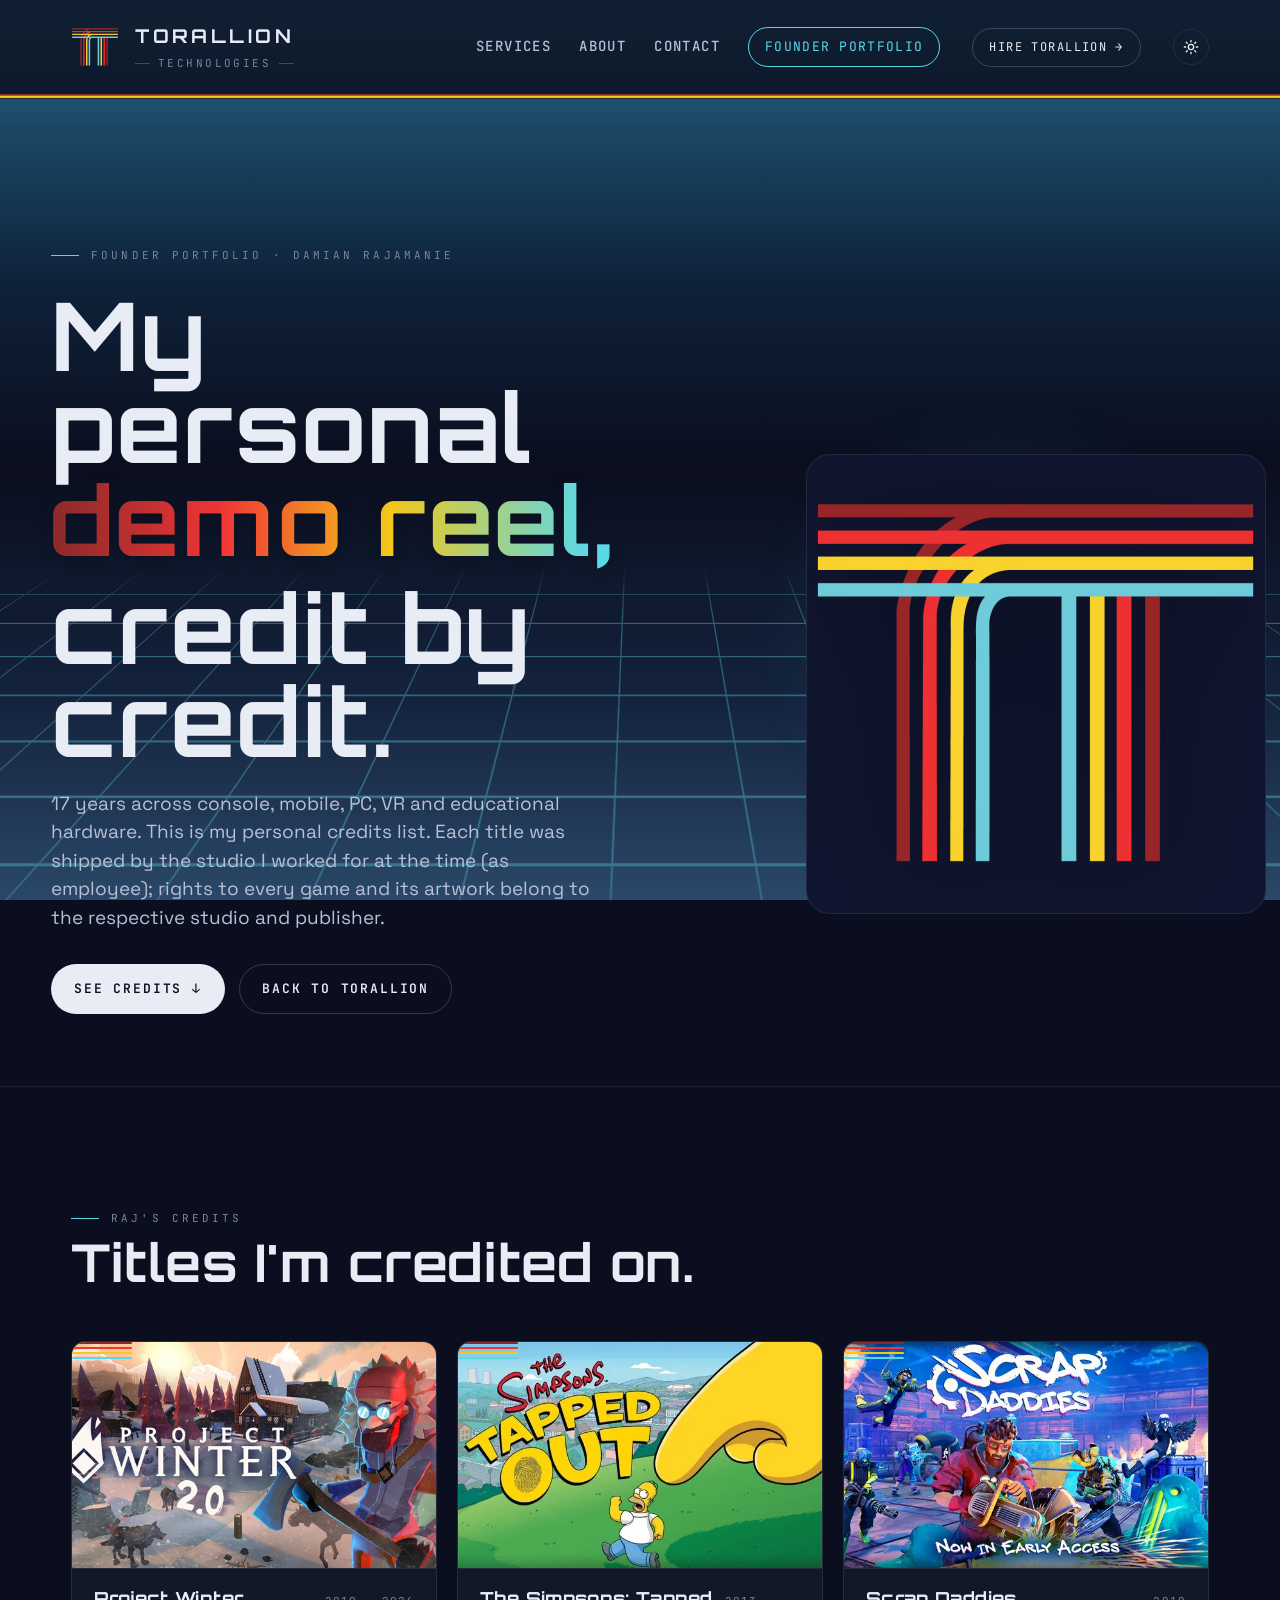
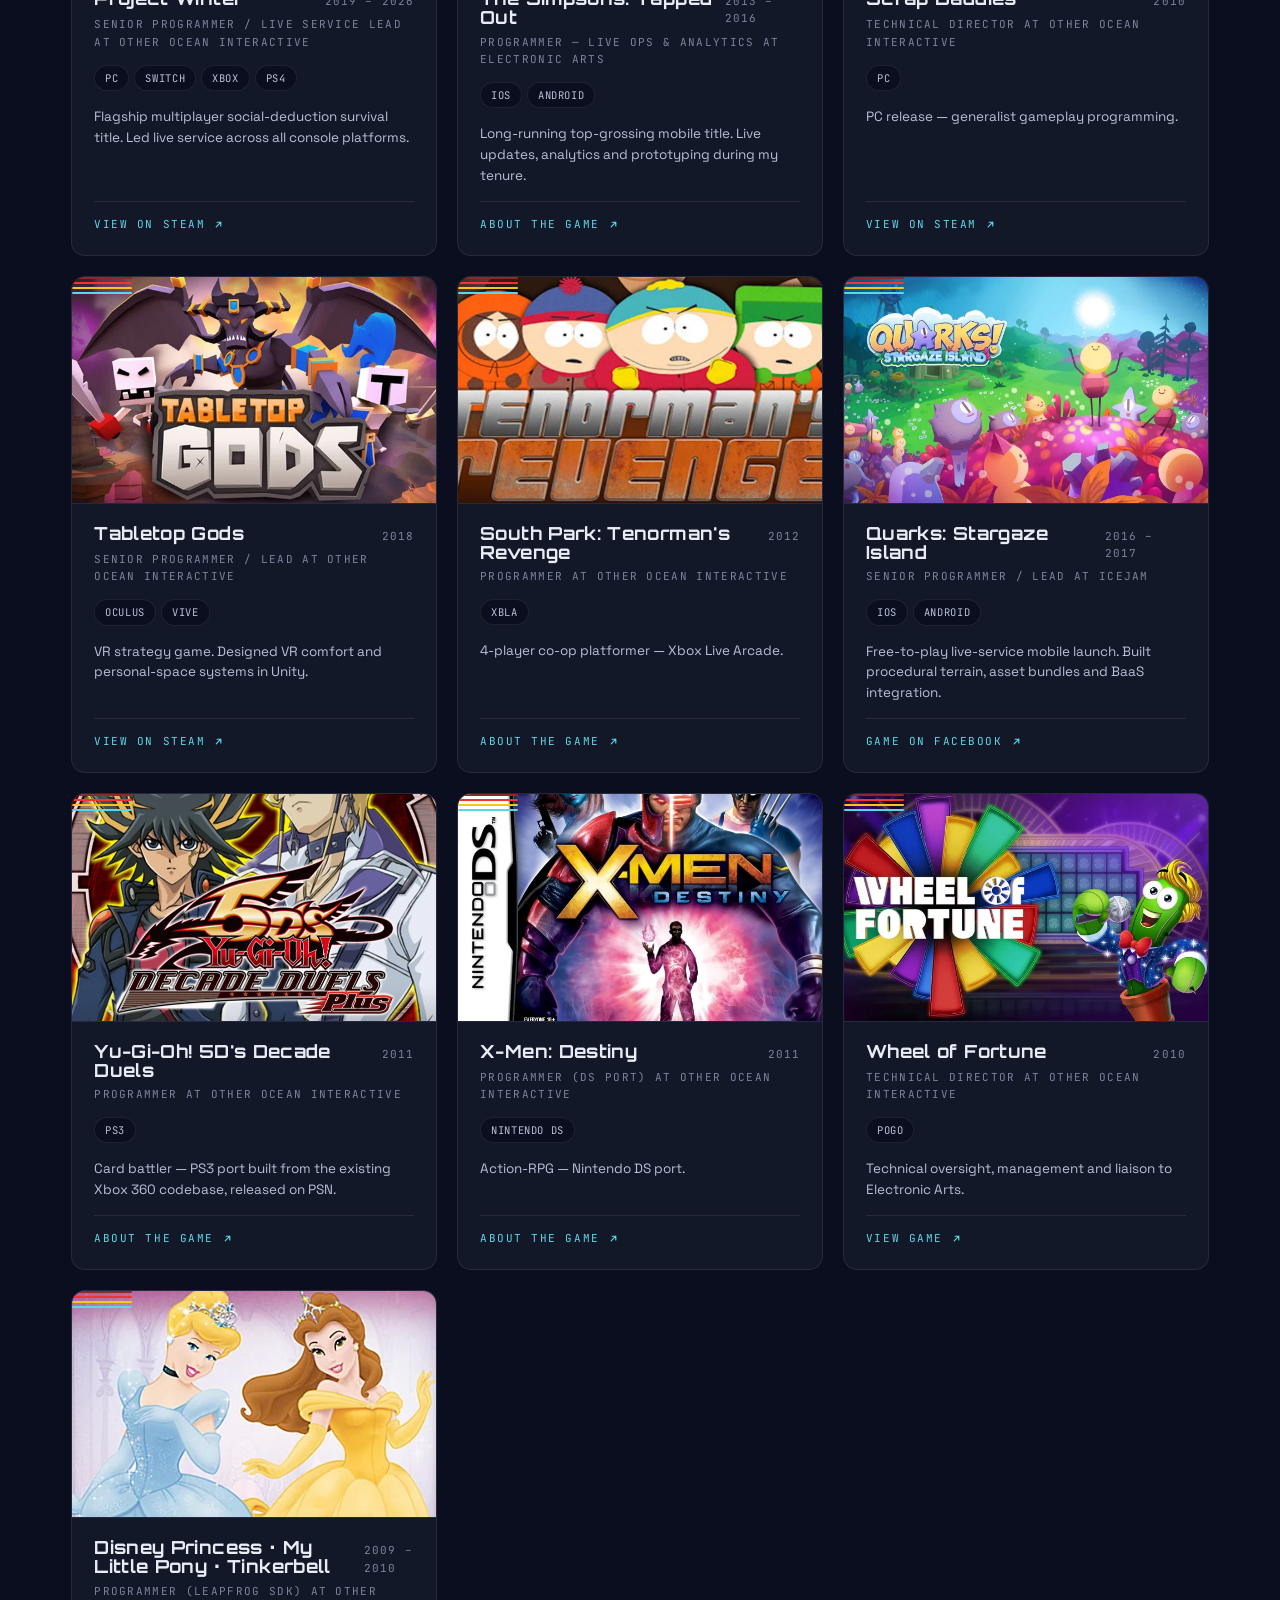
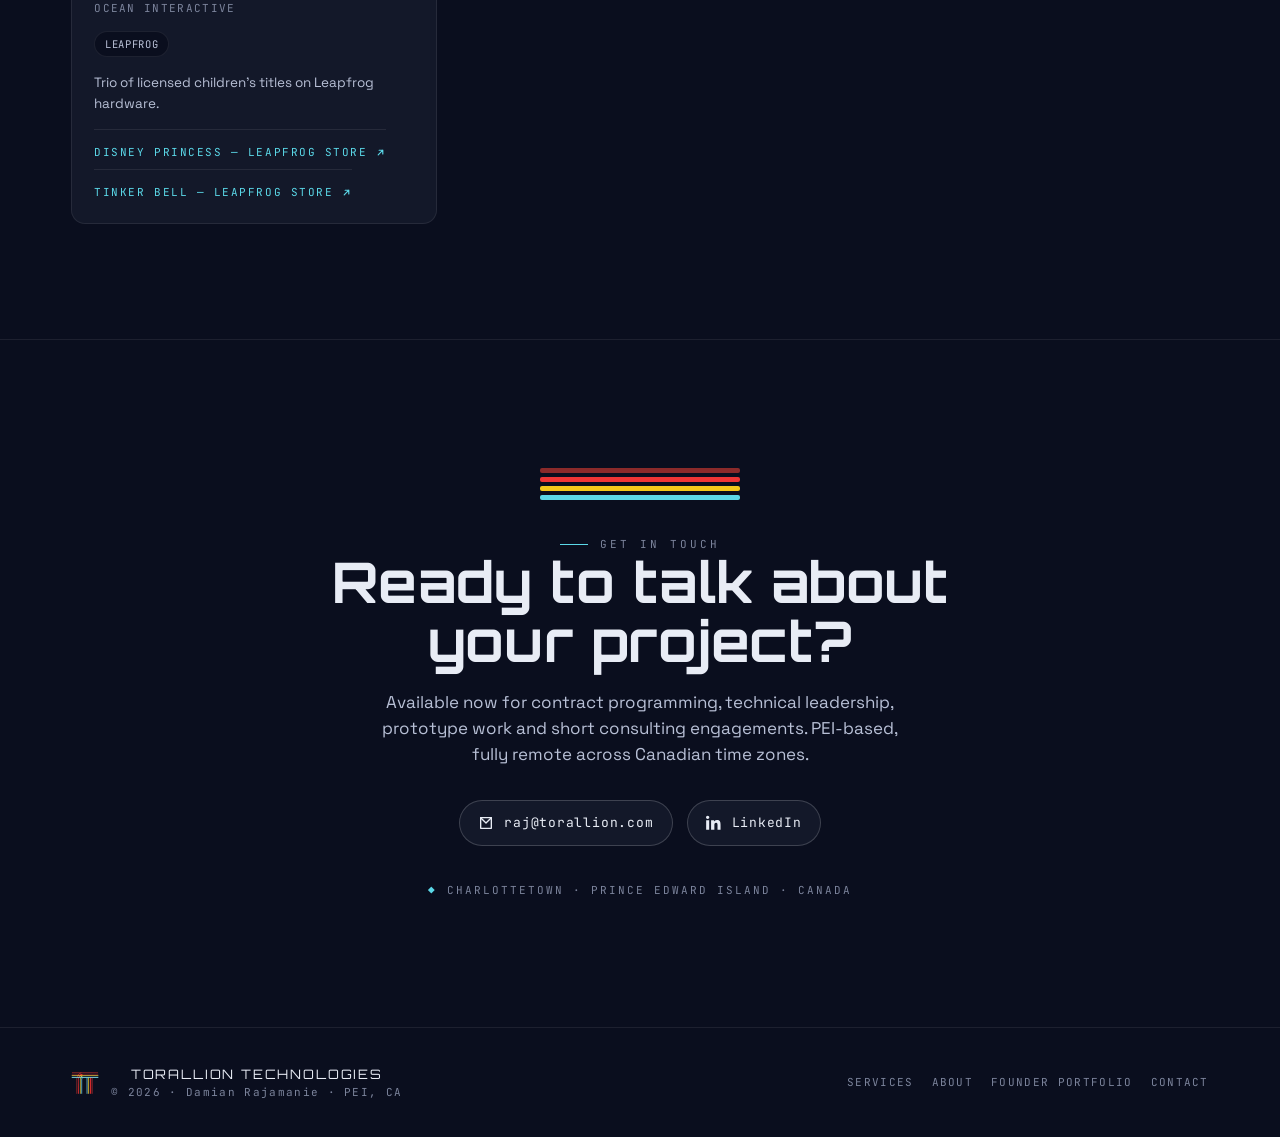
==== commit 750bc110: "Fixed up some sizing issues" ====
--- a/founder-portfolio.html
+++ b/founder-portfolio.html
@@ -13,10 +13,29 @@
 
   <link rel="stylesheet" href="styles.css" />
   <style>
-    /* Ensure the sticky nav always covers edge-to-edge (Android Chrome + backdrop-filter can under-calculate width) */
+    /* clip at the html level so pinch-zoom-out never reveals content wider than the viewport.
+       overflow-x:clip (unlike hidden) does NOT create a scroll container, so position:sticky still works. */
+    html { overflow-x: clip; }
+    /* belt-and-suspenders: force the sticky nav to always span the full layout width */
     .nav { width: 100%; }
-    /* Force grid to centre the hero art on mobile — margin:auto alone is unreliable as a grid-item in some Chrome versions */
+    /* On phones narrower than ~460 px (e.g. S23 at DPR 3×, logical width 360 px) the nav flex row
+       — brand + gap + theme-btn + gap + menu-btn — can overflow the viewport.
+       Tighten gap and padding so all three items fit without overflowing. */
+    @media (max-width: 460px) {
+      .nav__inner { gap: 8px; padding-left: 14px; padding-right: 14px; }
+    }
+    /* Force the CSS grid to centre hero art on mobile (margin:auto alone is unreliable on grid items) */
     @media (max-width: 900px) { .hero__art { justify-self: center; } }
+    /* When "TORALLION TECHNOLOGIES" wraps to two lines, centre both lines so the shorter word
+       doesn't hang left — harmless when on one line (container = text width, centering = no-op) */
+    .footer__brand > div { text-align: center; }
+    /* Prevent "Founder Portfolio" from line-breaking mid-phrase inside its link */
+    .footer__link { white-space: nowrap; }
+    /* On narrower viewports centre both the brand block and the nav links */
+    @media (max-width: 760px) {
+      .footer { align-items: center; }
+      .footer__nav { flex-wrap: wrap; justify-content: center; width: 100%; }
+    }
   </style>
   <script src="script.js" defer></script>
 </head>
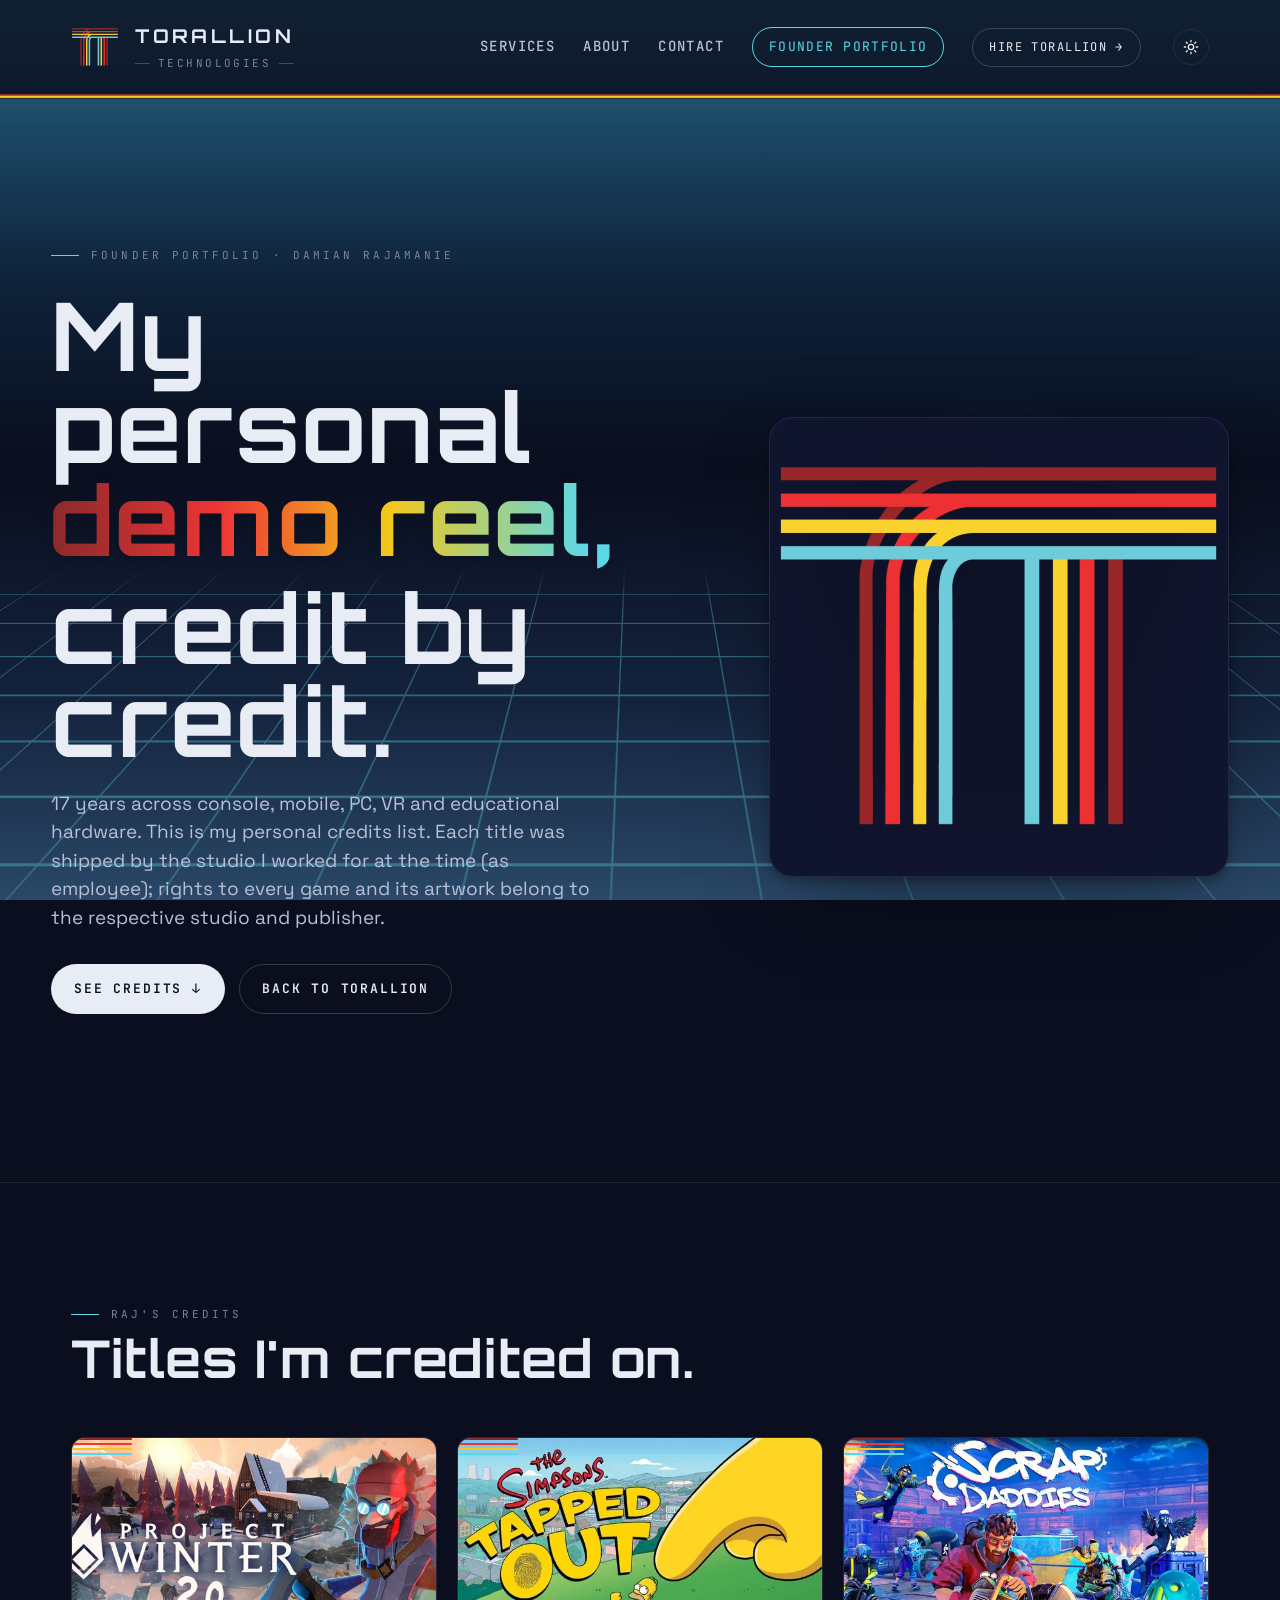
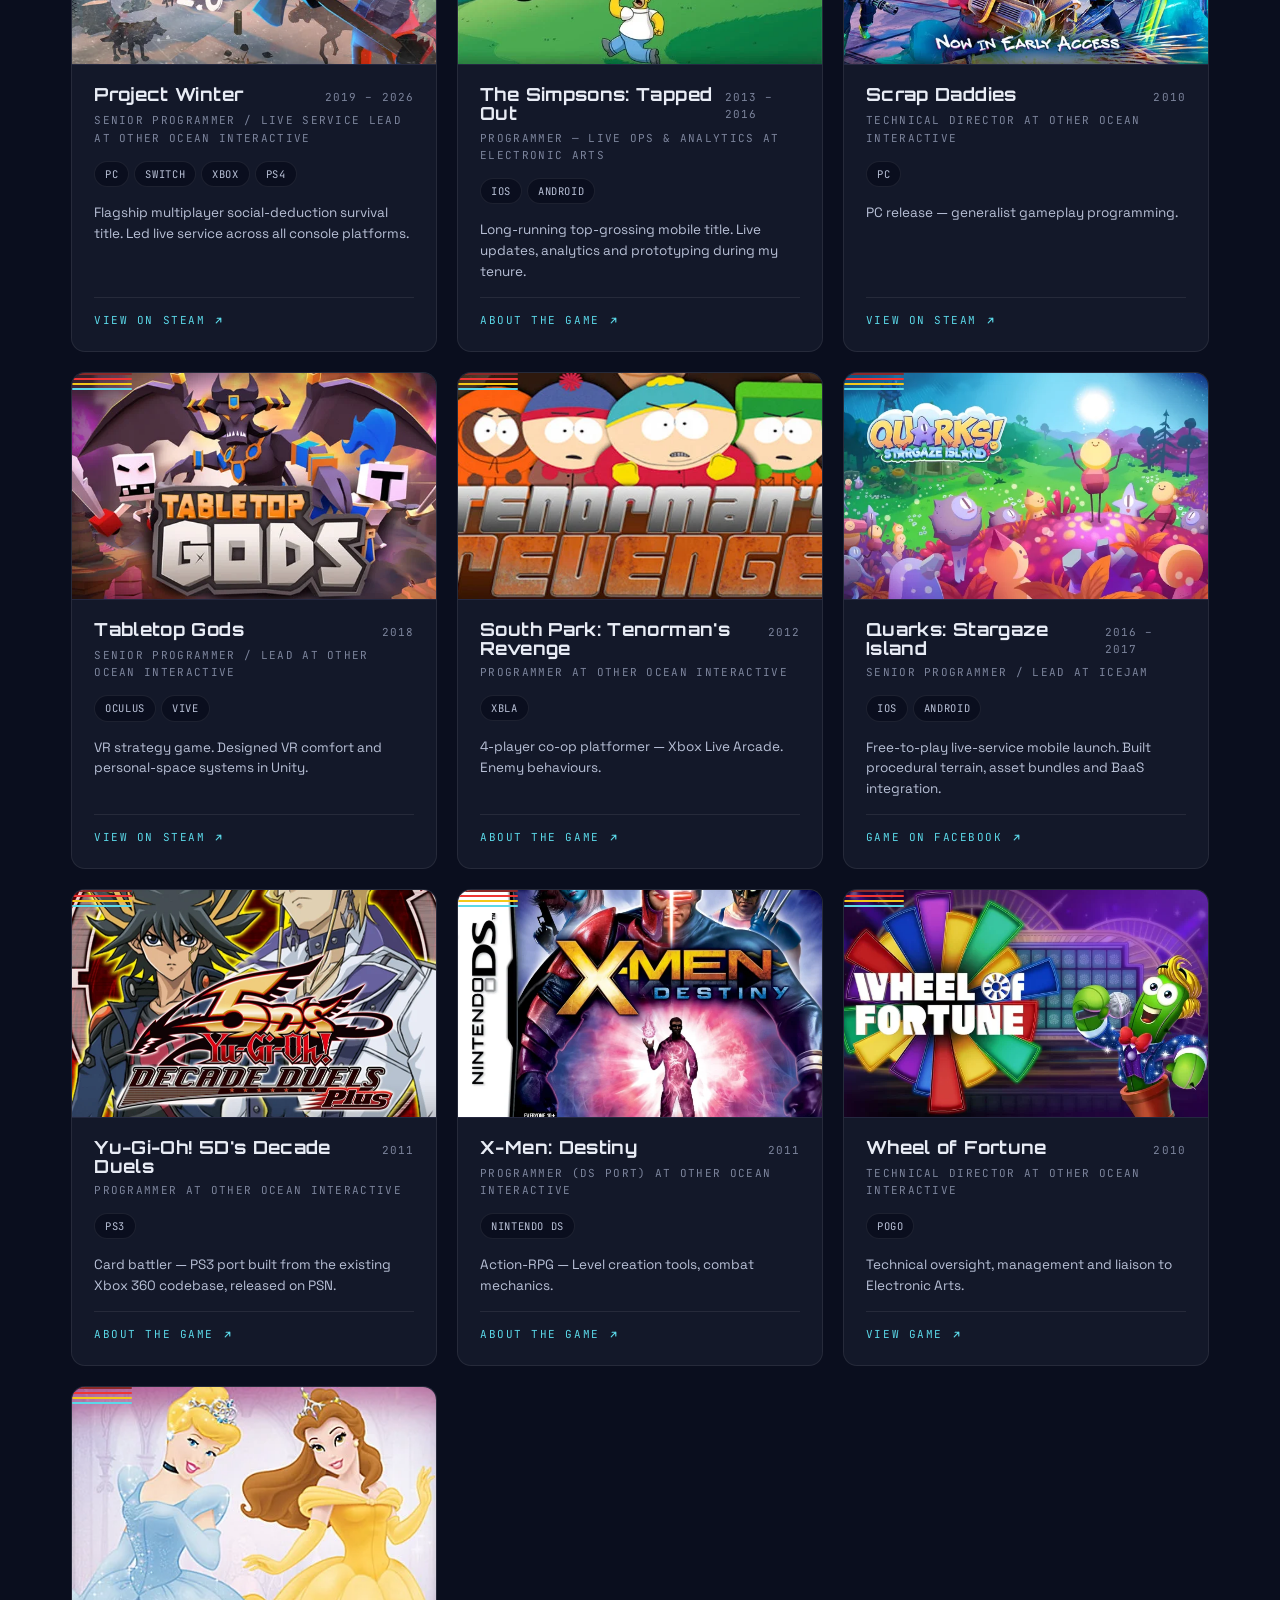
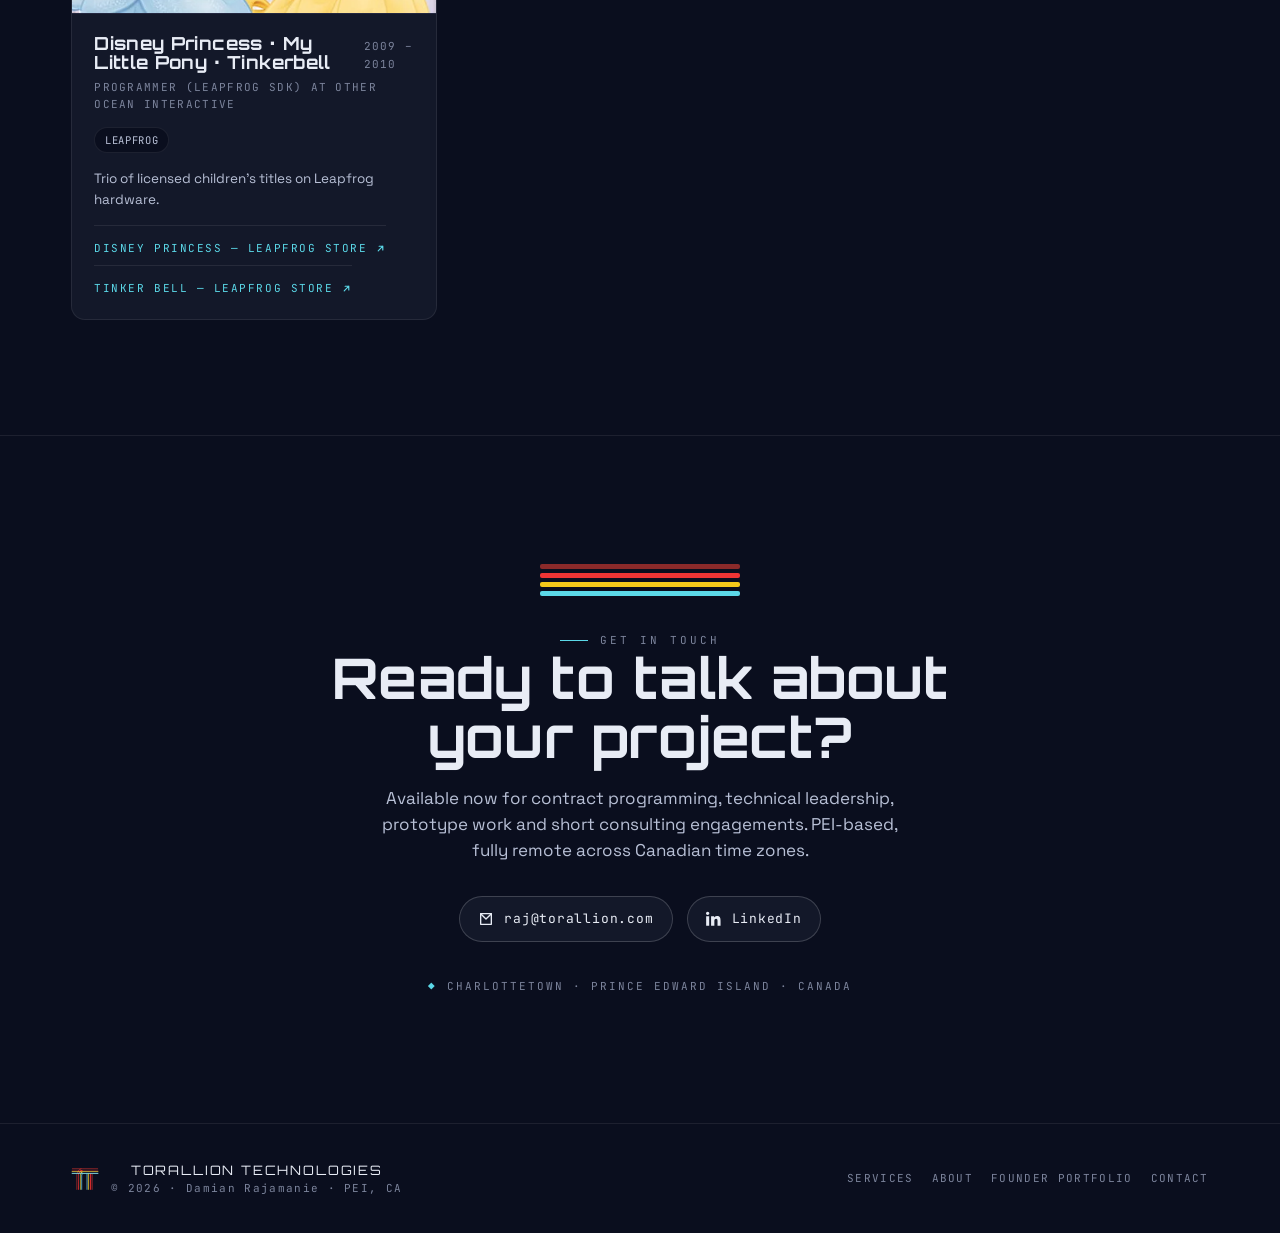
==== commit bb03a717: "Fixing up Menu centering" ====
--- a/founder-portfolio.html
+++ b/founder-portfolio.html
@@ -24,9 +24,12 @@
     @media (max-width: 460px) {
       .nav__inner { gap: 8px; padding-left: 14px; padding-right: 14px; }
     }
+    /* Centre the Hire Torallion CTA in the mobile dropdown.
+       styles.css sets align-self:flex-start (left-aligned, auto width) — override to centre. */
+    .nav.open .nav__cta { align-self: center; }
     /* Force the CSS grid to centre hero art on mobile (margin:auto alone is unreliable on grid items) */
     @media (max-width: 900px) { .hero__art { justify-self: center; } }
-    /* When "TORALLION TECHNOLOGIES" wraps to two lines, centre both lines so the shorter word
+/* When "TORALLION TECHNOLOGIES" wraps to two lines, centre both lines so the shorter word
        doesn't hang left — harmless when on one line (container = text width, centering = no-op) */
     .footer__brand > div { text-align: center; }
     /* Prevent "Founder Portfolio" from line-breaking mid-phrase inside its link */
@@ -67,10 +70,10 @@
         <a href="index.html#about" class="nav__link">About</a>
         <a href="index.html#contact" class="nav__link">Contact</a>
         <a href="#top" class="nav__portfolio nav__portfolio--active" aria-current="page">Founder Portfolio</a>
-      </div>
-      <a href="mailto:raj@torallion.com" class="nav__cta">
-        Hire Torallion <span aria-hidden="true">→</span>
-      </a>
+        <a href="mailto:raj@torallion.com" class="nav__cta">
+          Hire Torallion <span aria-hidden="true">→</span>
+        </a>
+      </div>
       <button class="nav__theme" aria-label="Toggle theme" title="Switch to light">
         <svg width="16" height="16" viewBox="0 0 24 24" fill="none" stroke="currentColor" stroke-width="2" stroke-linecap="round" stroke-linejoin="round"><circle cx="12" cy="12" r="4"/><path d="M12 2v2M12 20v2M4.93 4.93l1.41 1.41M17.66 17.66l1.41 1.41M2 12h2M20 12h2M4.93 19.07l1.41-1.41M17.66 6.34l1.41-1.41"/></svg>
       </button>
@@ -85,8 +88,8 @@
   </nav>
 
   <!-- Founder Hero -->
-  <header class="hero hero--portfolio" id="top">
-    <div class="hero__inner hero__inner--portfolio">
+  <header class="hero" id="top">
+    <div class="hero__inner">
       <div>
         <div class="hero__eyebrow eyebrow">Founder Portfolio · Damian Rajamanie</div>
         <h1 class="hero__title">
@@ -109,10 +112,10 @@
           </a>
         </div>
       </div>
-      <div class="hero__art" aria-hidden="true">
+      <div class="hero__art">
         <div class="hero__t-bg"></div>
-        <div class="hero__t hero__t--portrait">
-          <img src="assets/founder-portrait-hero.webp" alt="Damian Rajamanie" style="width:100%;height:100%;object-fit:cover;border-radius:24px" />
+        <div class="hero__t hero__t--image">
+          <img src="assets/founder-portrait-hero.webp" alt="Damian Rajamanie" style="position:absolute;inset:0;width:100%;height:100%;object-fit:cover;border-radius:24px" />
         </div>
       </div>
     </div>
@@ -257,7 +260,7 @@
             <div class="title-card__platforms">
               <span class="tag">XBLA</span>
             </div>
-            <p style="font-size:13.5px;color:var(--text-soft);margin:0 0 14px">4-player co-op platformer — Xbox Live Arcade.</p>
+            <p style="font-size:13.5px;color:var(--text-soft);margin:0 0 14px">4-player co-op platformer — Xbox Live Arcade. Enemy behaviours.</p>
             <a class="title-card__link" href="https://en.wikipedia.org/wiki/South_Park:_Tenorman%27s_Revenge" target="_blank" rel="noopener noreferrer">
               About the game <svg width="11" height="11" viewBox="0 0 24 24" fill="none" stroke="currentColor" stroke-width="2.5" stroke-linecap="round" stroke-linejoin="round" aria-hidden="true"><path d="M7 17L17 7M9 7h8v8"/></svg>
             </a>
@@ -338,7 +341,7 @@
             <div class="title-card__platforms">
               <span class="tag">Nintendo DS</span>
             </div>
-            <p style="font-size:13.5px;color:var(--text-soft);margin:0 0 14px">Action-RPG — Nintendo DS port.</p>
+            <p style="font-size:13.5px;color:var(--text-soft);margin:0 0 14px">Action-RPG — Level creation tools, combat mechanics.</p>
             <a class="title-card__link" href="https://en.wikipedia.org/wiki/X-Men:_Destiny" target="_blank" rel="noopener noreferrer">
               About the game <svg width="11" height="11" viewBox="0 0 24 24" fill="none" stroke="currentColor" stroke-width="2.5" stroke-linecap="round" stroke-linejoin="round" aria-hidden="true"><path d="M7 17L17 7M9 7h8v8"/></svg>
             </a>
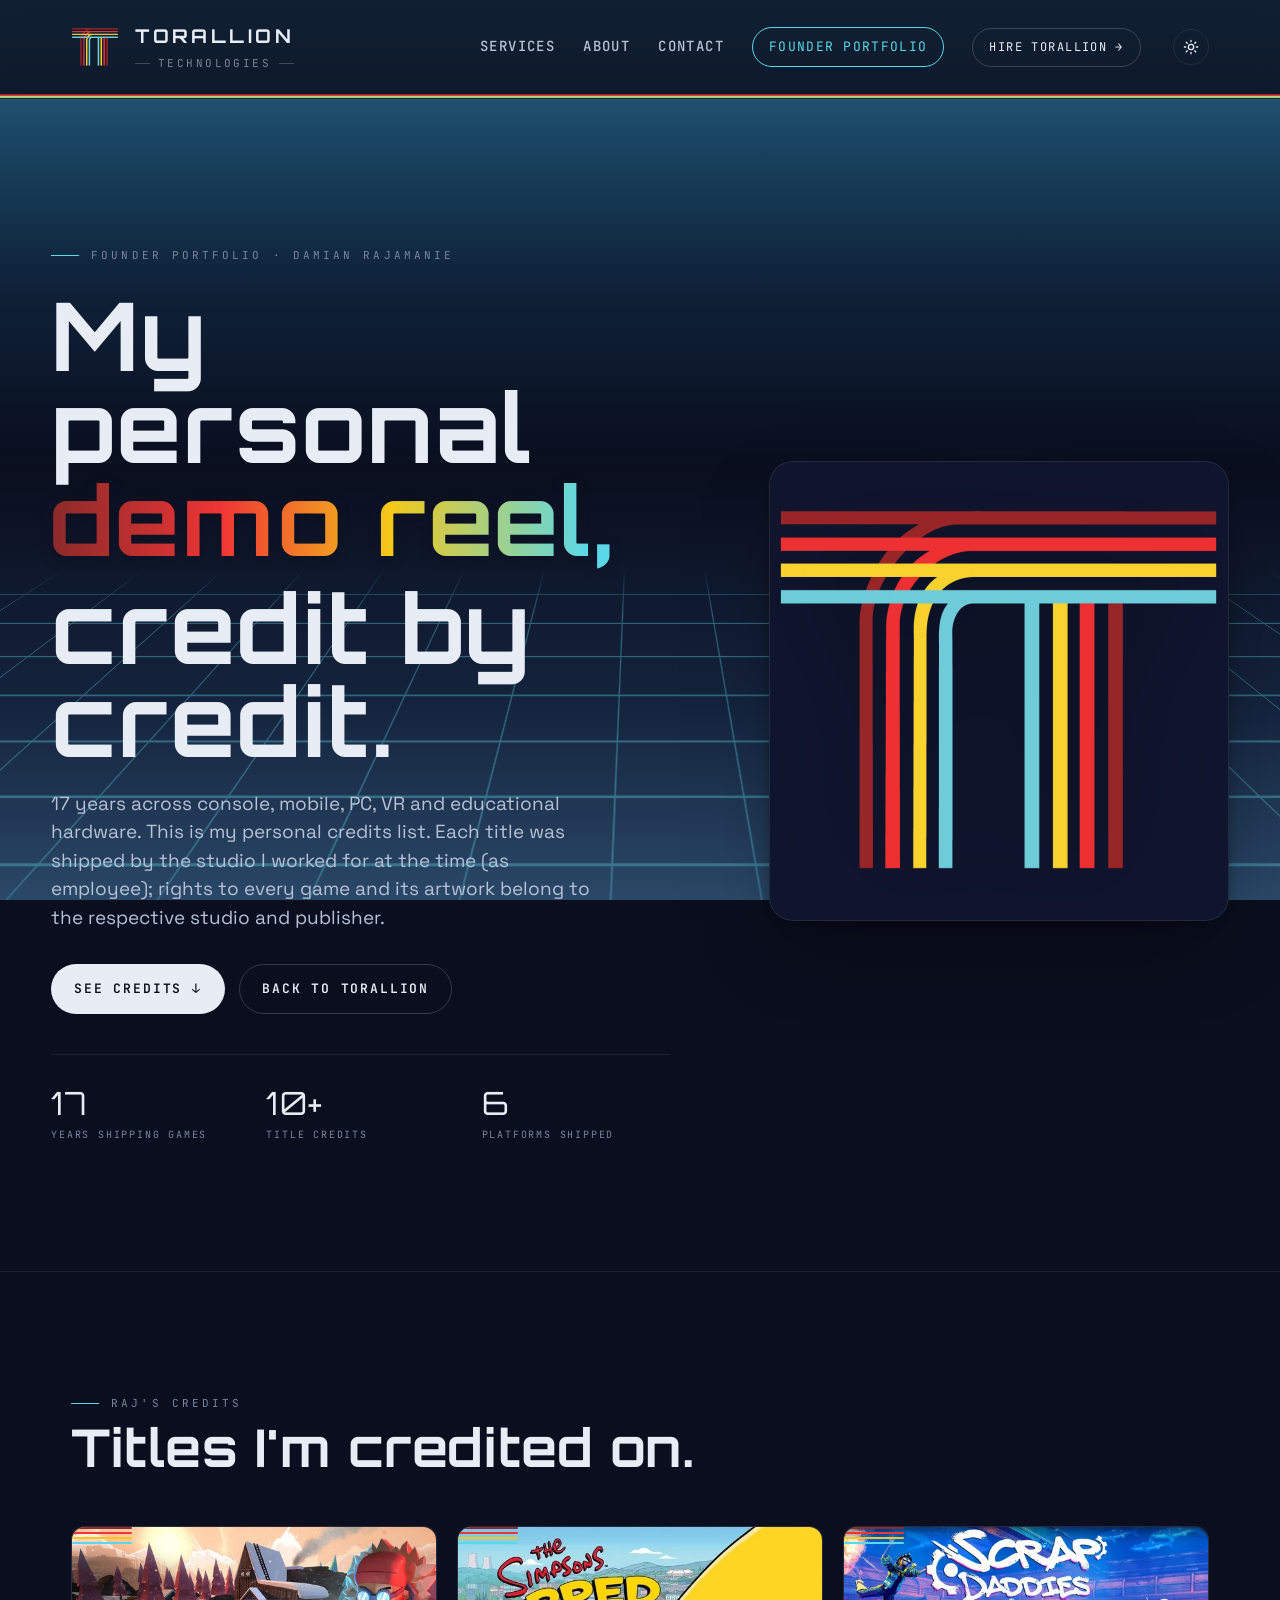
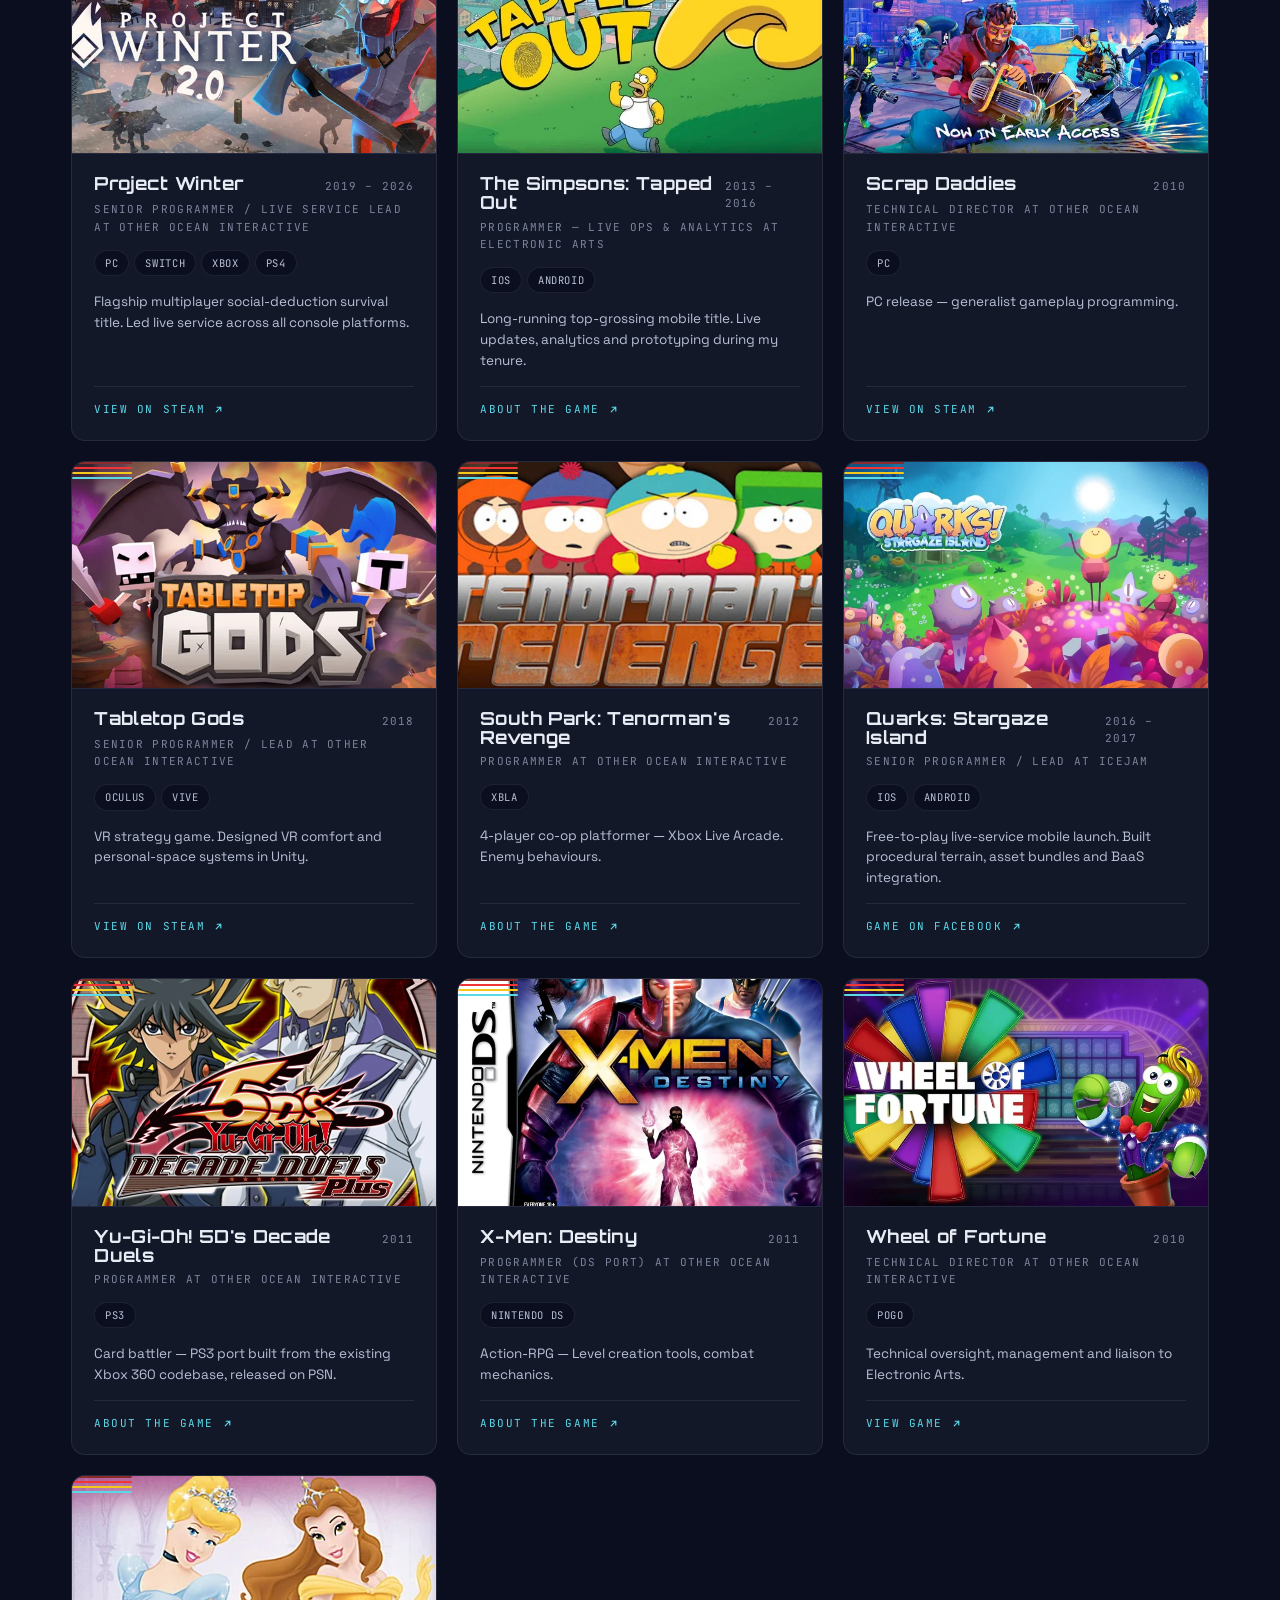
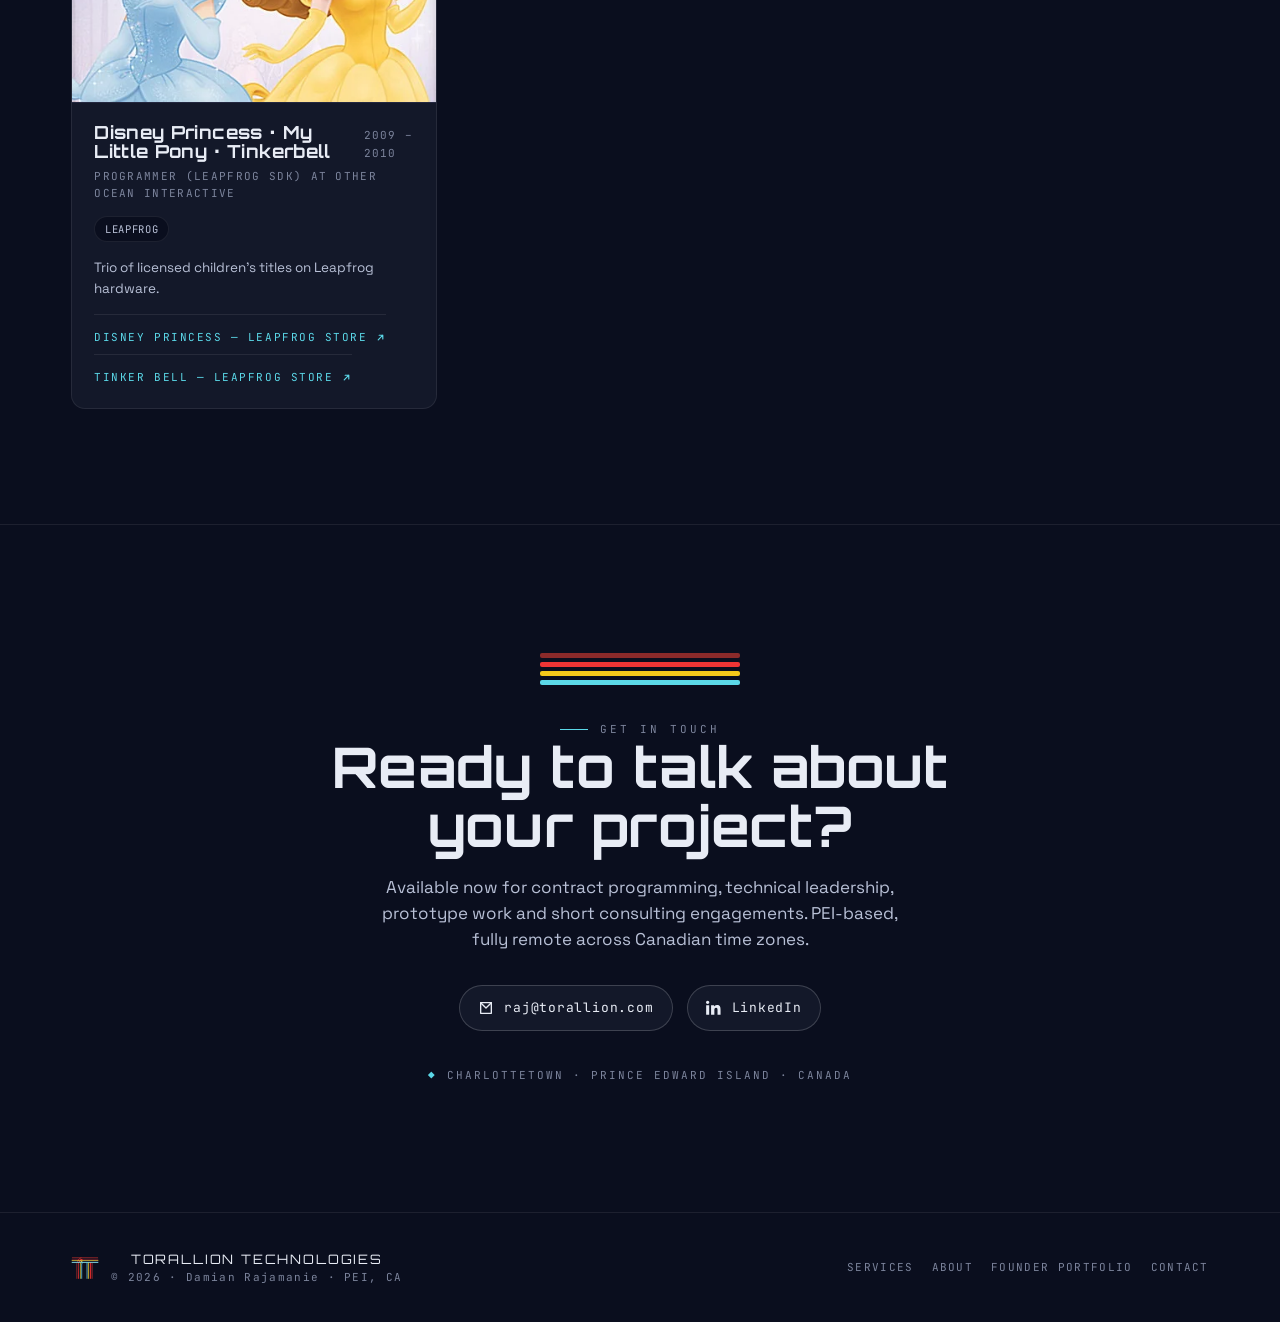
==== commit 62a27671: "fixes to positioning of Hero image" ====
--- a/founder-portfolio.html
+++ b/founder-portfolio.html
@@ -27,6 +27,8 @@
     /* Centre the Hire Torallion CTA in the mobile dropdown.
        styles.css sets align-self:flex-start (left-aligned, auto width) — override to centre. */
     .nav.open .nav__cta { align-self: center; }
+    /* Remove float animation from the hero image — it's above the fold so motion adds nothing */
+    .hero__t--image { animation: none; }
     /* Force the CSS grid to centre hero art on mobile (margin:auto alone is unreliable on grid items) */
     @media (max-width: 900px) { .hero__art { justify-self: center; } }
 /* When "TORALLION TECHNOLOGIES" wraps to two lines, centre both lines so the shorter word
@@ -111,6 +113,20 @@
             Back to Torallion
           </a>
         </div>
+        <div class="hero__stats">
+          <div class="stat">
+            <div class="stat__value">17</div>
+            <div class="stat__label">Years shipping games</div>
+          </div>
+          <div class="stat">
+            <div class="stat__value">10+</div>
+            <div class="stat__label">Title credits</div>
+          </div>
+          <div class="stat">
+            <div class="stat__value">6</div>
+            <div class="stat__label">Platforms shipped</div>
+          </div>
+        </div>
       </div>
       <div class="hero__art">
         <div class="hero__t-bg"></div>
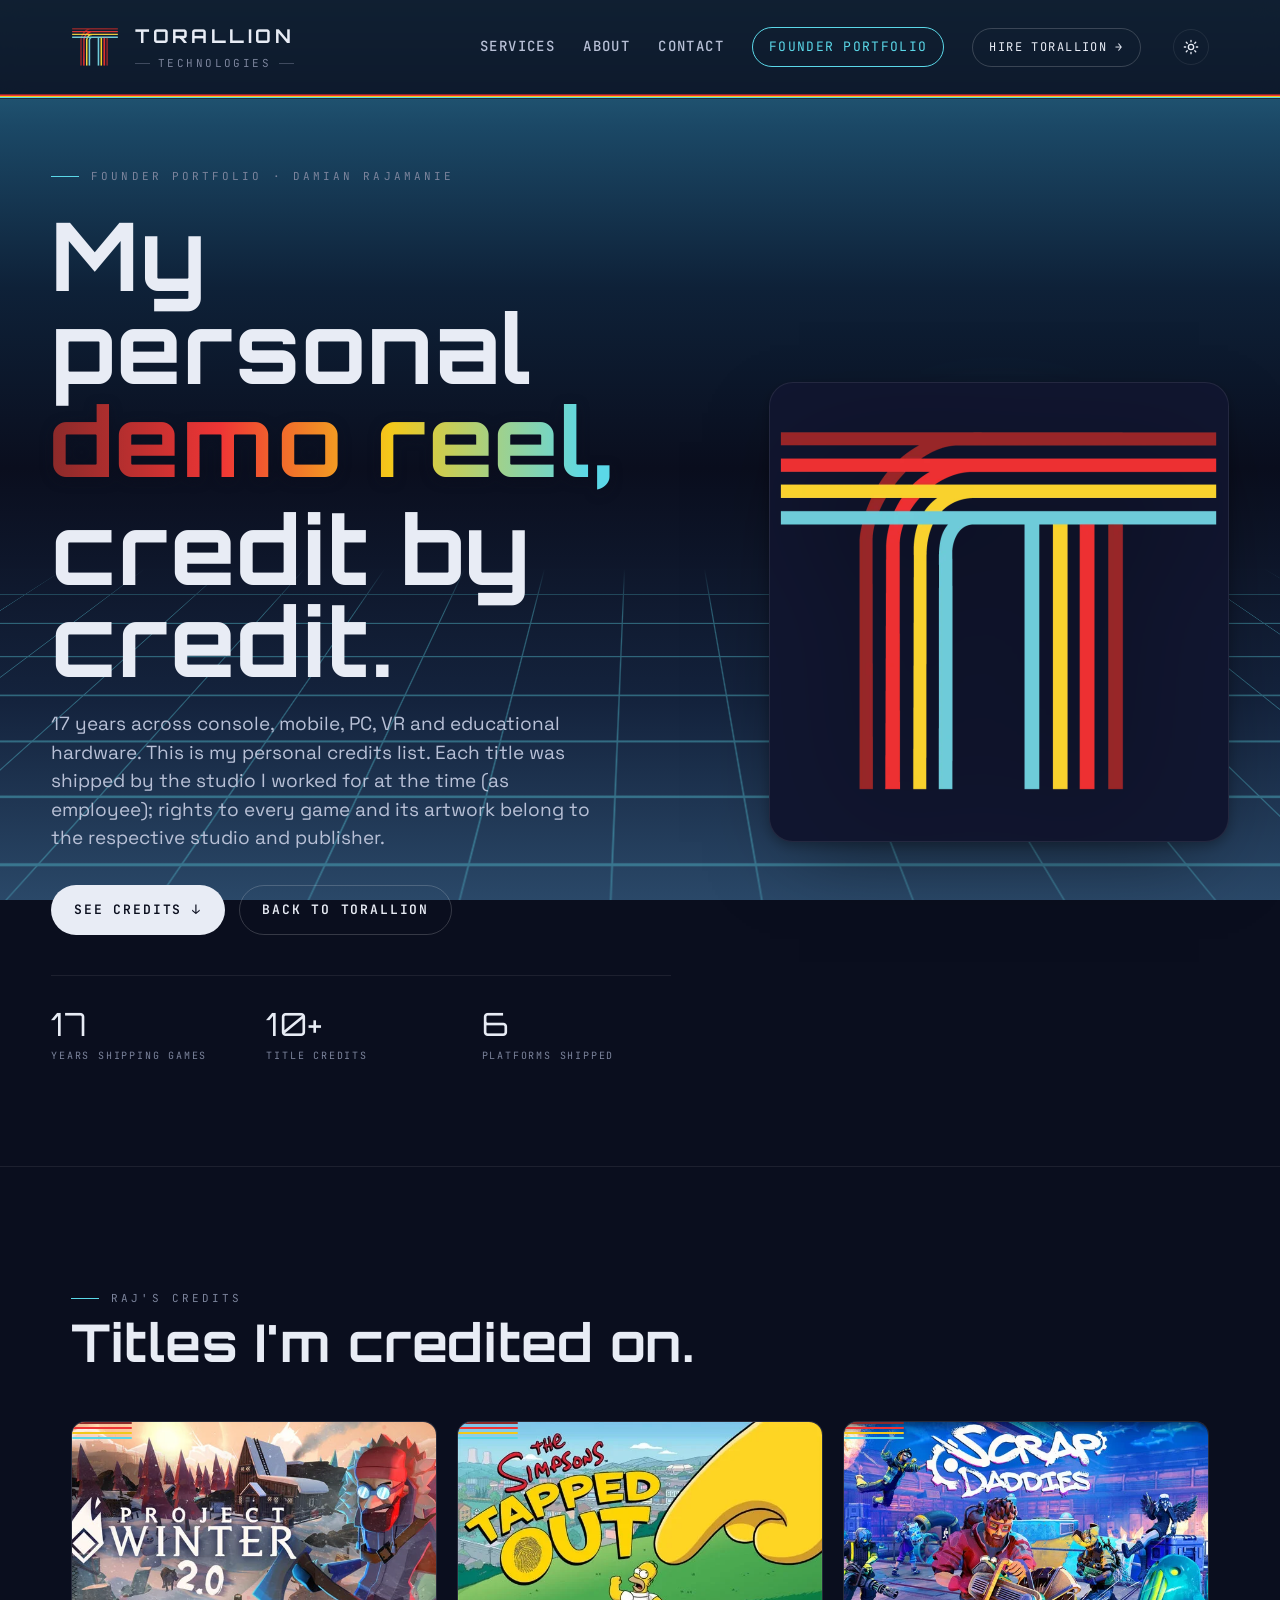
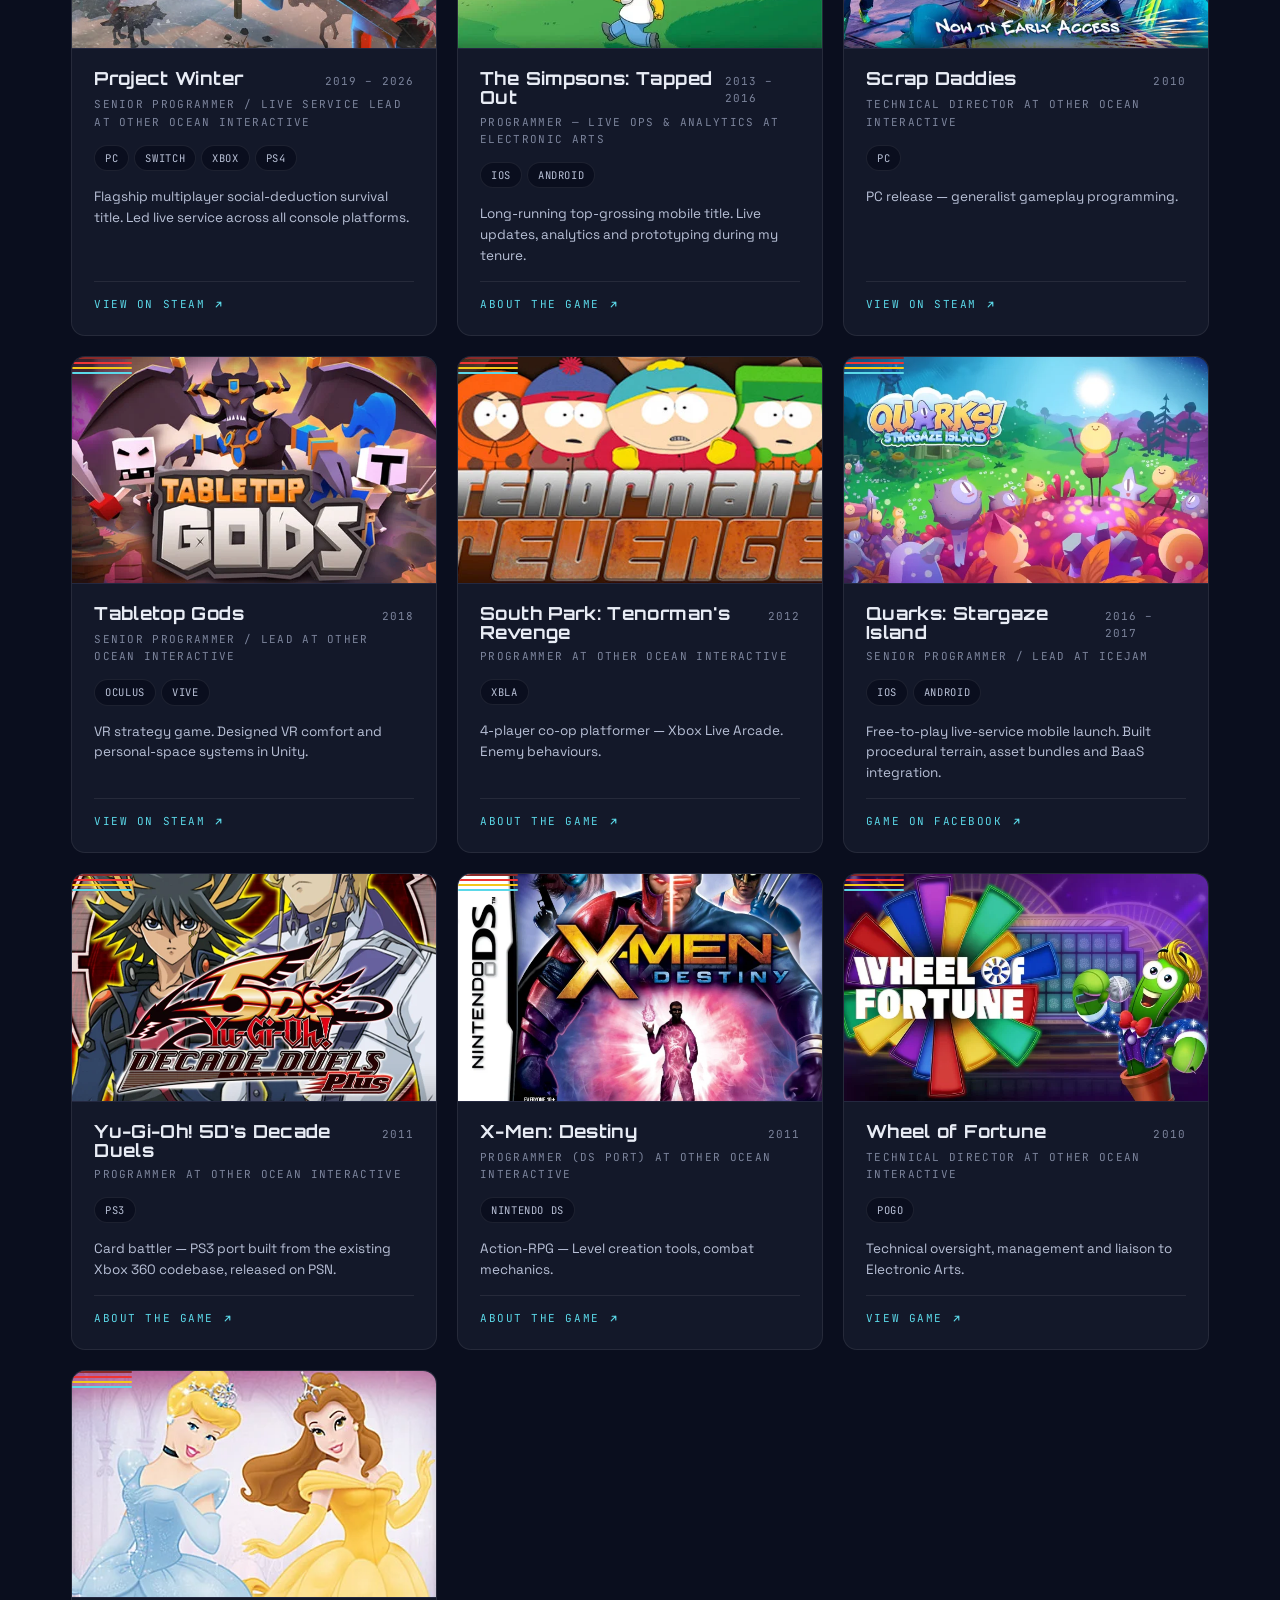
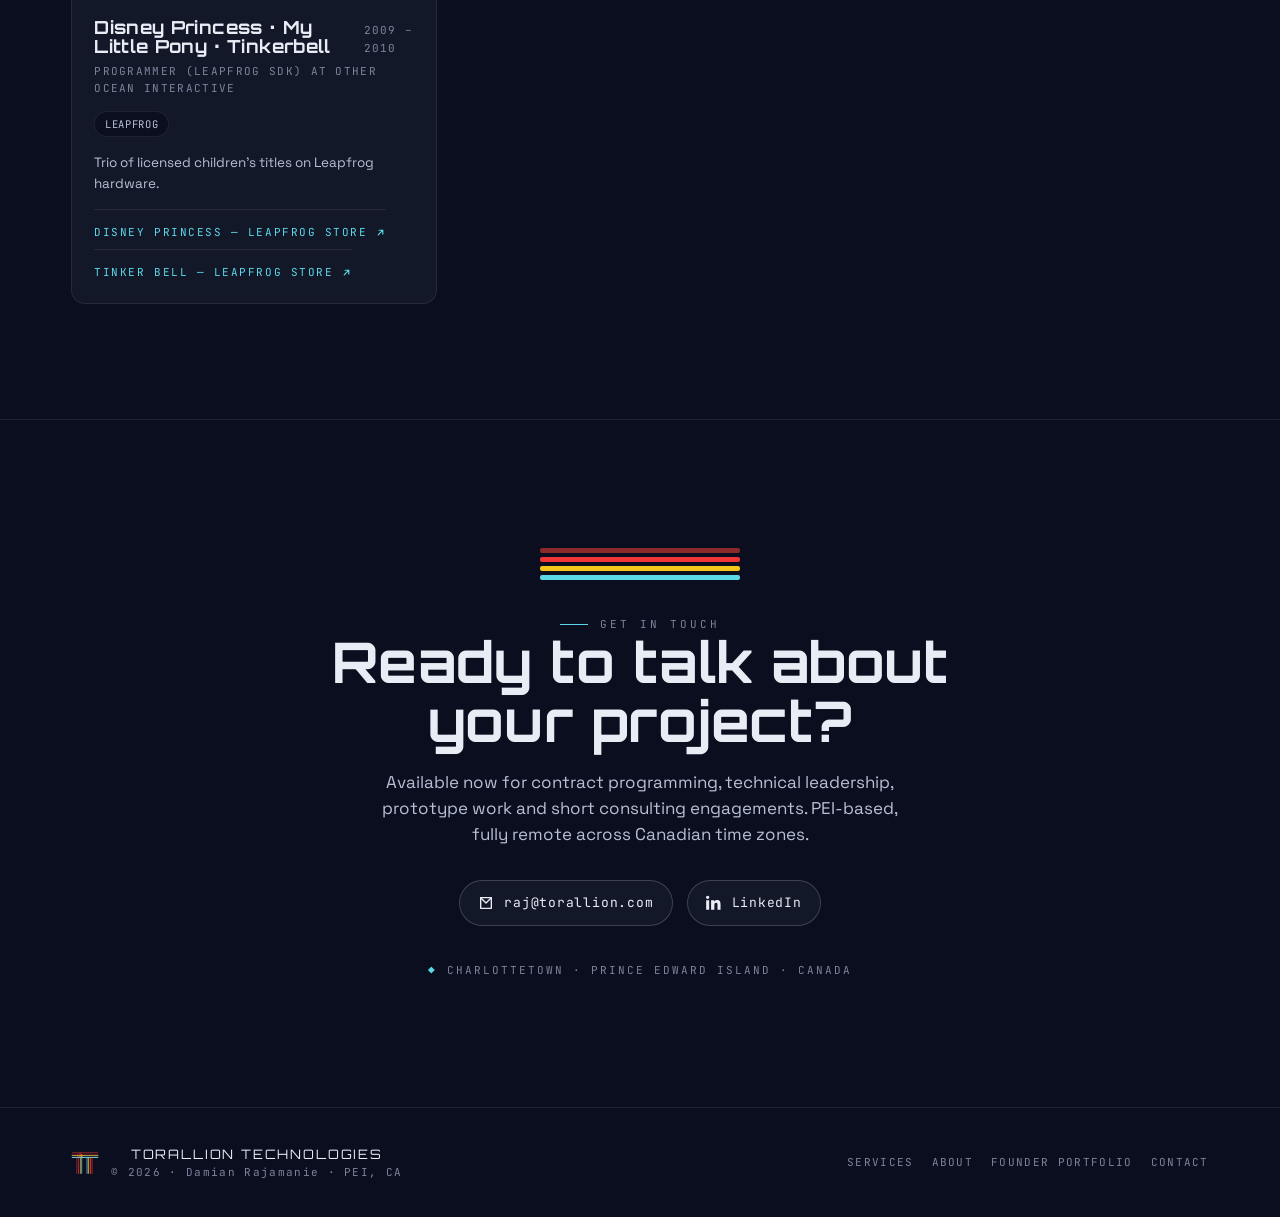
==== commit 360455e0: "Fixing up wasted space issues" ====
--- a/founder-portfolio.html
+++ b/founder-portfolio.html
@@ -29,8 +29,6 @@
     .nav.open .nav__cta { align-self: center; }
     /* Remove float animation from the hero image — it's above the fold so motion adds nothing */
     .hero__t--image { animation: none; }
-    /* Force the CSS grid to centre hero art on mobile (margin:auto alone is unreliable on grid items) */
-    @media (max-width: 900px) { .hero__art { justify-self: center; } }
 /* When "TORALLION TECHNOLOGIES" wraps to two lines, centre both lines so the shorter word
        doesn't hang left — harmless when on one line (container = text width, centering = no-op) */
     .footer__brand > div { text-align: center; }
--- a/styles.css
+++ b/styles.css
@@ -91,6 +91,7 @@
   line-height: 1.55;
   -webkit-font-smoothing: antialiased;
   overflow-x: hidden;
+  padding-top: 96px;
   transition: background-color .35s ease, color .35s ease;
 }
 
@@ -118,8 +119,10 @@
 
 /* ---------- Nav ---------- */
 .nav {
-  position: sticky;
+  position: fixed;
   top: 0;
+  left: 0;
+  right: 0;
   z-index: 100;
   backdrop-filter: blur(12px);
   -webkit-backdrop-filter: blur(12px);
@@ -373,11 +376,10 @@
 /* ---------- HERO ---------- */
 .hero {
   position: relative;
-  min-height: 88vh;
-  padding: clamp(80px, 12vw, 140px) var(--pad) clamp(80px, 10vw, 140px);
+  padding: clamp(40px, 5vw, 72px) var(--pad) clamp(64px, 8vw, 120px);
   overflow: hidden;
   display: flex;
-  align-items: center;
+  align-items: flex-start;
   border-bottom: 1px solid var(--border);
 }
 .hero__inner {
@@ -393,7 +395,7 @@
 }
 @media (max-width: 900px) {
   .hero__inner { grid-template-columns: 1fr; }
-  .hero__art { order: -1; max-width: 320px; margin-left: auto; margin-right: auto; }
+  .hero__art { display: none; }
 }
 
 .hero__eyebrow {
@@ -1229,7 +1231,7 @@
 }
 
 /* ---------- Founder Portfolio page hero variant ---------- */
-.hero--portfolio { min-height: auto; padding-bottom: 32px; }
+.hero--portfolio { padding-bottom: 32px; }
 .hero__inner--portfolio { align-items: center; }
 .hero__t--portrait {
   width: 100%;
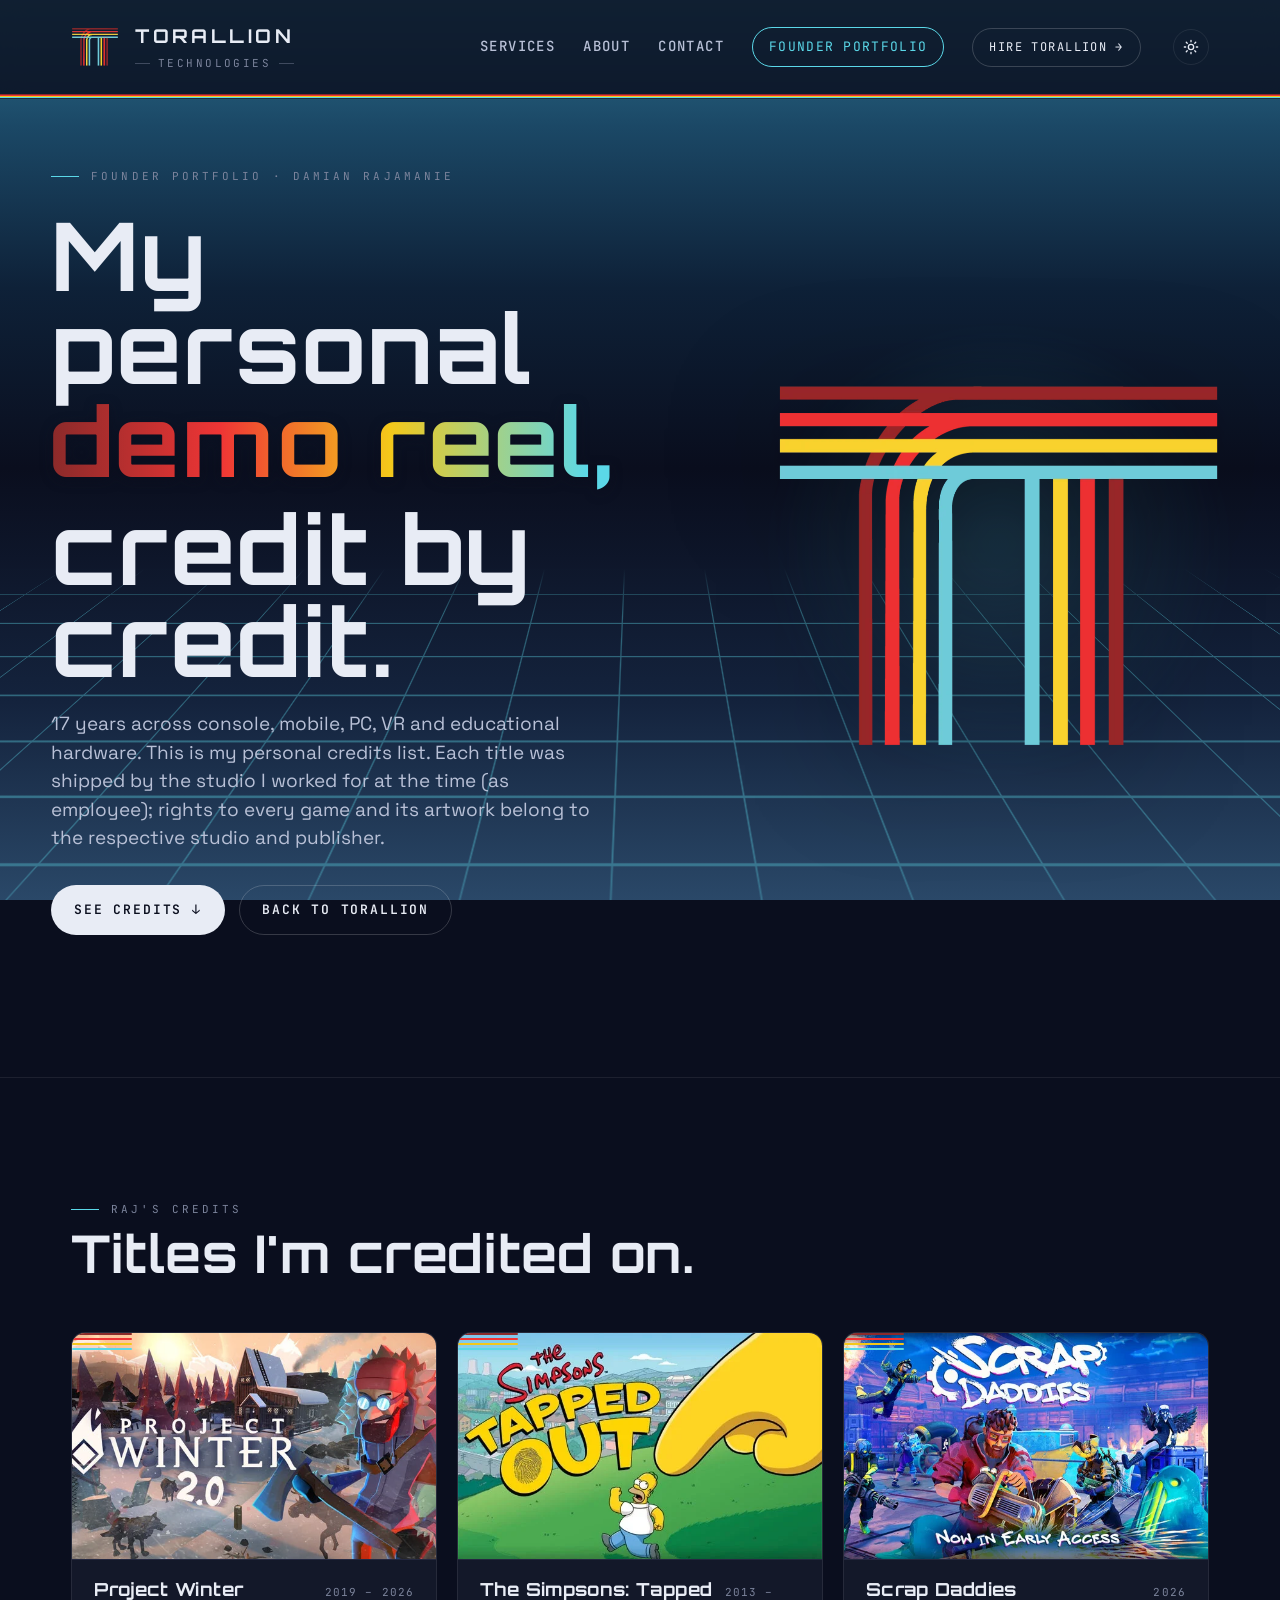
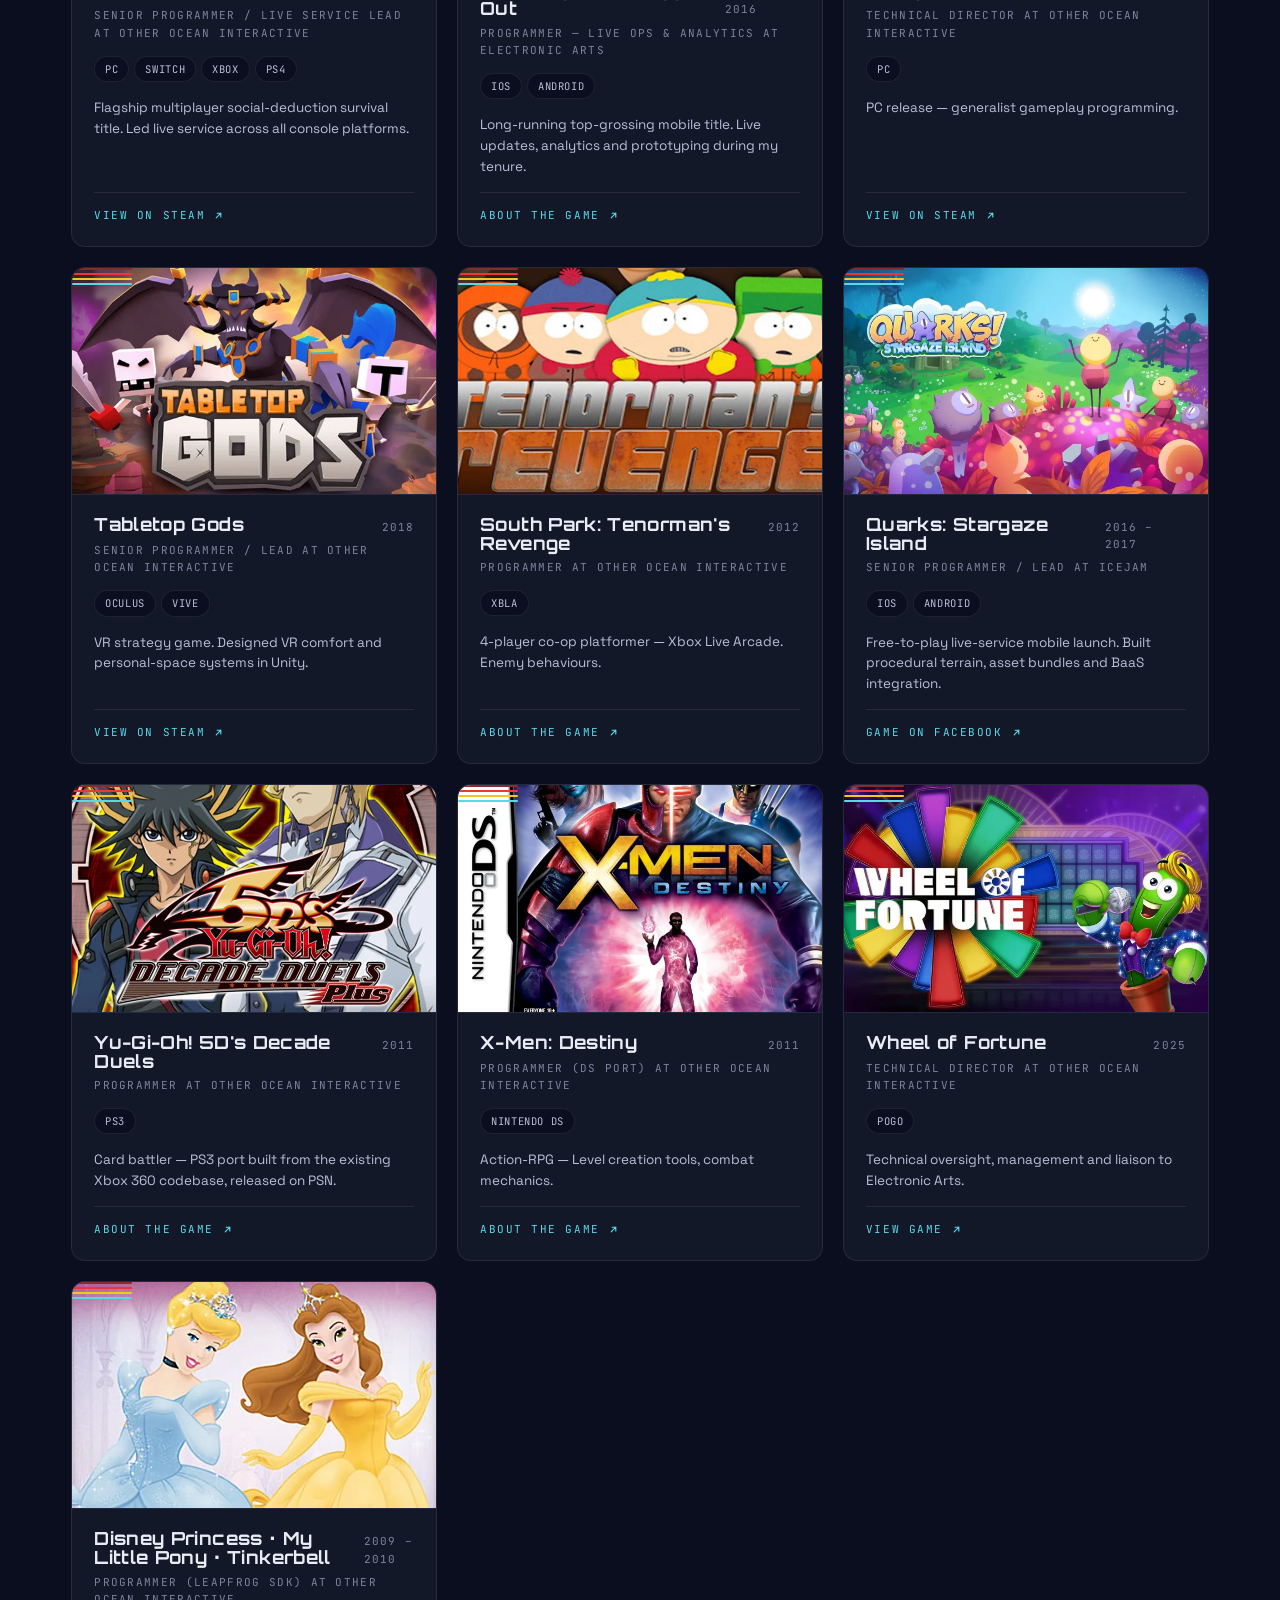
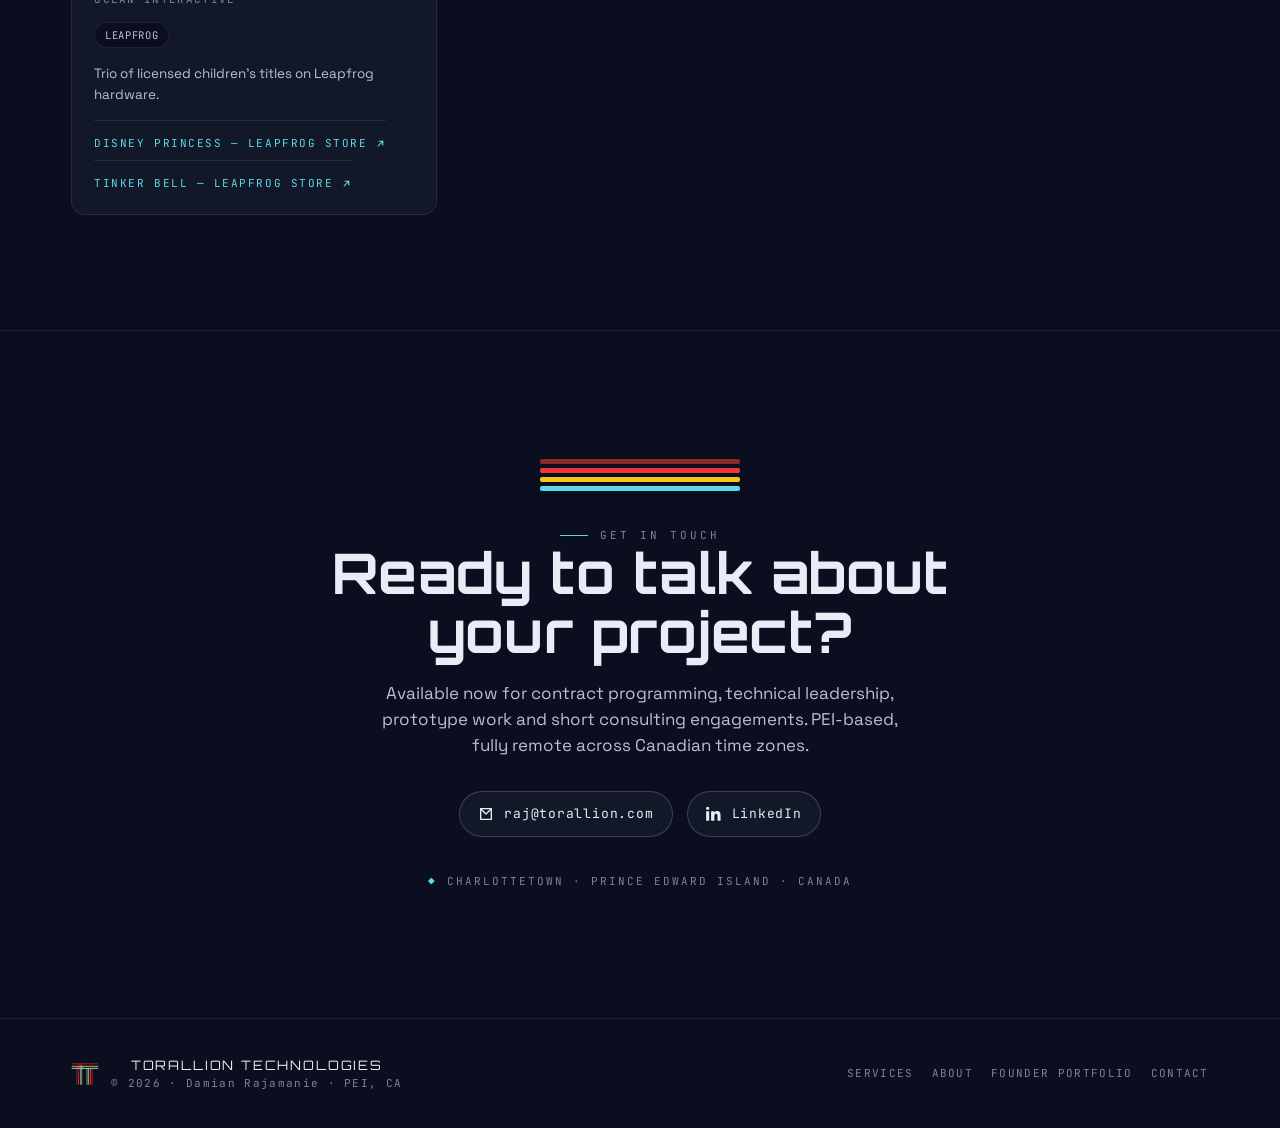
==== commit de3d71e0: "Updated dates and got rid of stats" ====
--- a/founder-portfolio.html
+++ b/founder-portfolio.html
@@ -111,20 +111,6 @@
             Back to Torallion
           </a>
         </div>
-        <div class="hero__stats">
-          <div class="stat">
-            <div class="stat__value">17</div>
-            <div class="stat__label">Years shipping games</div>
-          </div>
-          <div class="stat">
-            <div class="stat__value">10+</div>
-            <div class="stat__label">Title credits</div>
-          </div>
-          <div class="stat">
-            <div class="stat__value">6</div>
-            <div class="stat__label">Platforms shipped</div>
-          </div>
-        </div>
       </div>
       <div class="hero__art">
         <div class="hero__t-bg"></div>
@@ -214,7 +200,7 @@
           <div class="title-card__body">
             <div class="title-card__title-row">
               <h3 class="title-card__name">Scrap Daddies</h3>
-              <span class="title-card__year">2010</span>
+              <span class="title-card__year">2026</span>
             </div>
             <div class="title-card__studio">Technical Director at Other Ocean Interactive</div>
             <div class="title-card__platforms">
@@ -376,7 +362,7 @@
           <div class="title-card__body">
             <div class="title-card__title-row">
               <h3 class="title-card__name">Wheel of Fortune</h3>
-              <span class="title-card__year">2010</span>
+              <span class="title-card__year">2025</span>
             </div>
             <div class="title-card__studio">Technical Director at Other Ocean Interactive</div>
             <div class="title-card__platforms">
--- a/styles.css
+++ b/styles.css
@@ -488,15 +488,20 @@
 .hero__stats {
   display: grid;
   grid-template-columns: repeat(3, 1fr);
-  gap: clamp(16px, 2vw, 32px);
+  gap: clamp(10px, 1.5vw, 20px);
   padding-top: 32px;
-  border-top: 1px solid var(--border);
   max-width: 620px;
+}
+.stat {
+  padding: 14px;
+  border: 1px solid var(--border);
+  border-radius: var(--radius-sm);
+  background: var(--bg-elev);
 }
 .stat__value {
   font-family: var(--font-display);
   font-size: clamp(22px, 2.8vw, 32px);
-  color: var(--text);
+  color: var(--accent);
   letter-spacing: 0.02em;
   line-height: 1;
 }
@@ -552,28 +557,12 @@
   50% { transform: translateY(-6px); }
 }
 
-/* In light mode, swap the dark logo for inverted on a tinted plate */
-[data-theme="light"] .hero__t {
-  background: #0A0E1E;
-  border-radius: 24px;
-  padding: 28px;
-  box-shadow: var(--shadow-lg);
-}
 
 /* Image-slot variant: a square card the user fills with their own art.
    Fills the whole hero__art box edge-to-edge with rounded corners. */
 .hero__t--image {
   inset: 0;
-  border-radius: 24px;
-  overflow: hidden;
-  background: var(--bg-elev);
-  border: 1px solid var(--border);
-  box-shadow: var(--shadow-lg);
   animation: subtleFloat 8s ease-in-out infinite;
-}
-[data-theme="light"] .hero__t--image {
-  background: var(--bg-elev);
-  padding: 0;
 }
 .hero__t--image image-slot {
   position: absolute;
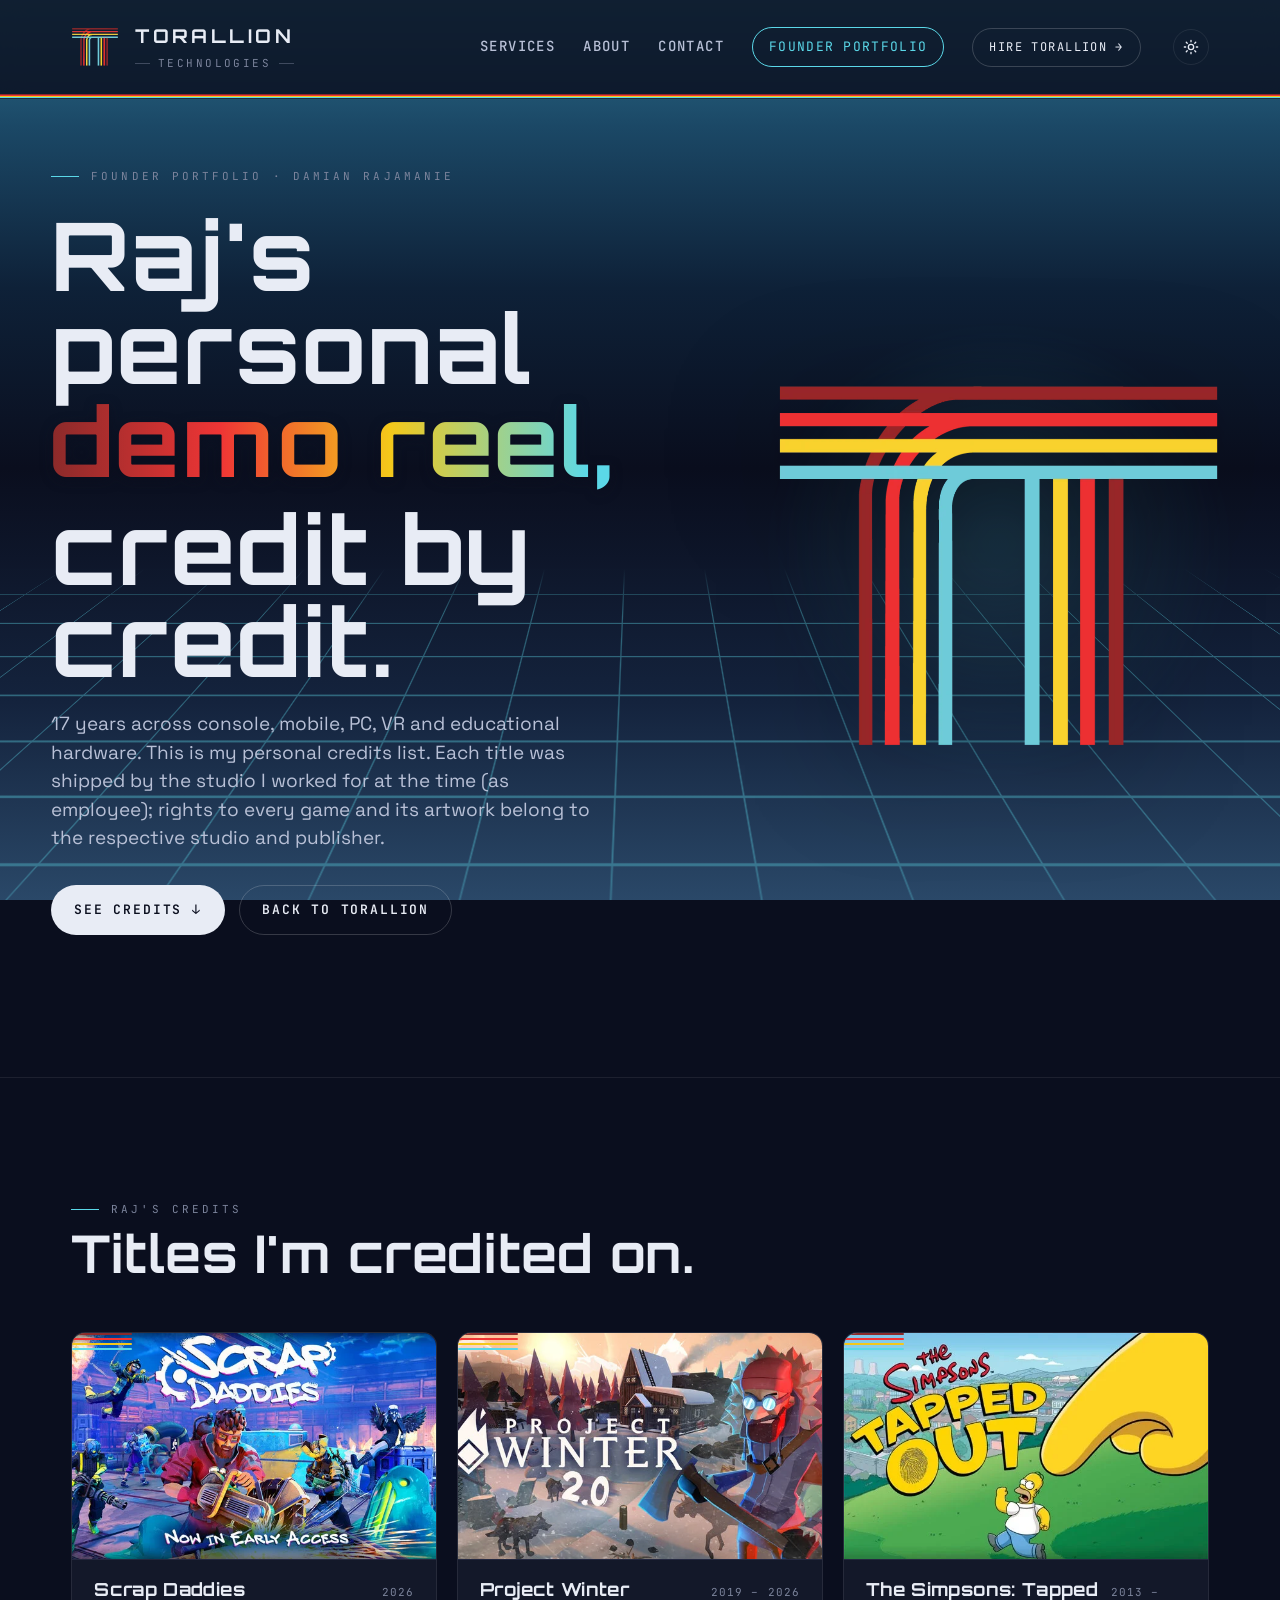
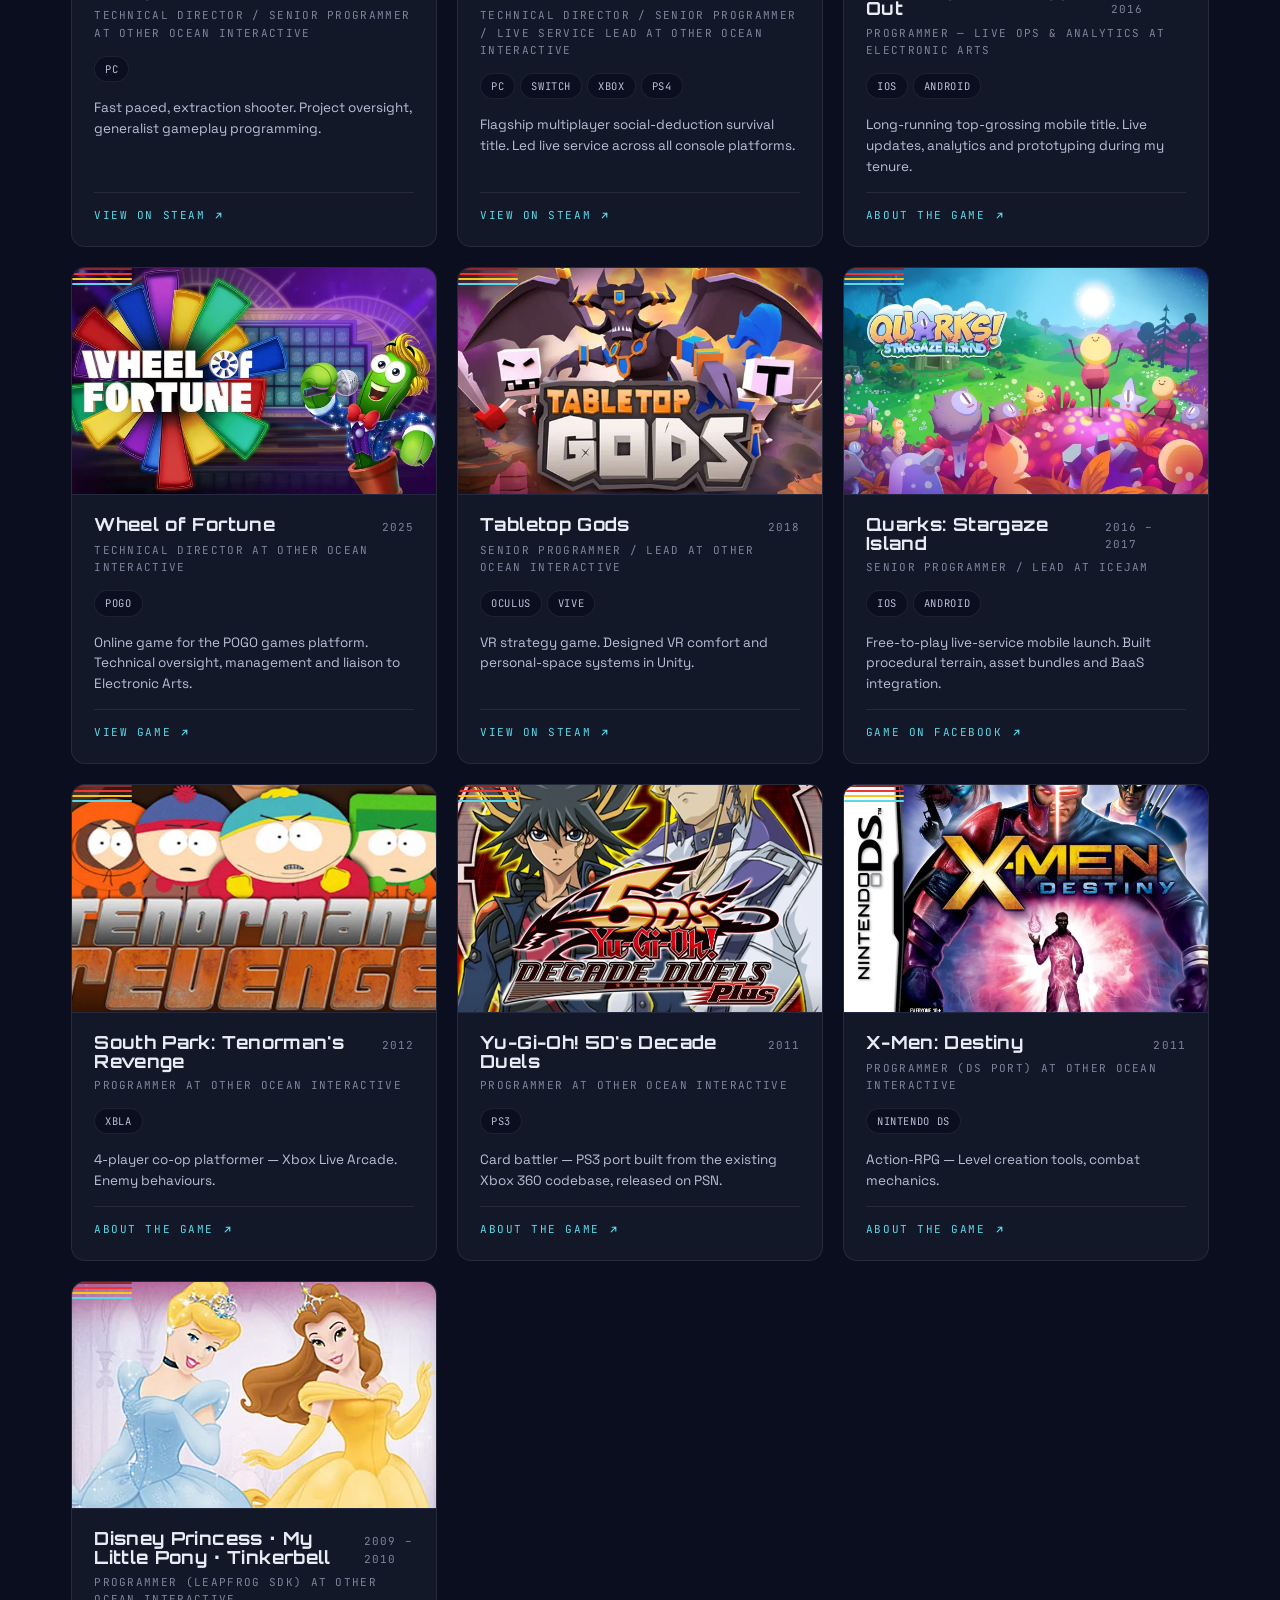
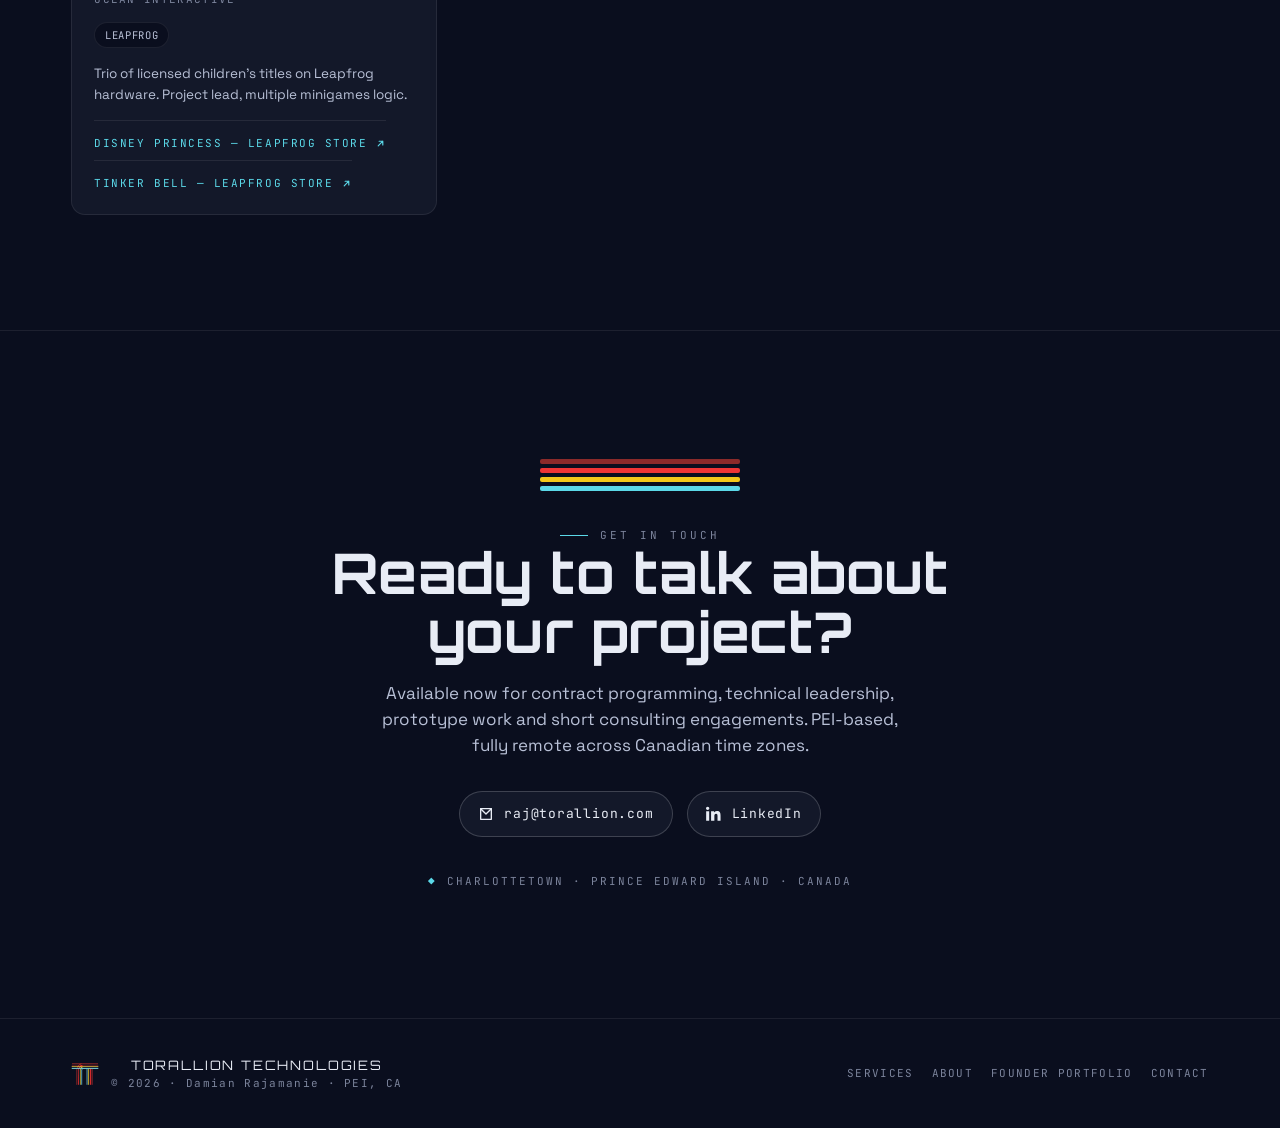
==== commit c3e7fb4d: "Edits to wording, getting rid of Senior" ====
--- a/founder-portfolio.html
+++ b/founder-portfolio.html
@@ -93,7 +93,7 @@
       <div>
         <div class="hero__eyebrow eyebrow">Founder Portfolio · Damian Rajamanie</div>
         <h1 class="hero__title">
-          <span class="hero__title-row">My personal</span>
+          <span class="hero__title-row">Raj's personal</span>
           <span class="hero__title-row hero__title-accent">demo reel,</span>
           <span class="hero__title-row">credit by credit.</span>
         </h1>
@@ -132,6 +132,33 @@
       </div>
       <div class="titles">
 
+        <!-- Scrap Daddies -->
+        <article class="card title-card">
+          <div class="card__corner" aria-hidden="true">
+            <span style="background:var(--brand-brick)"></span>
+            <span style="background:var(--brand-red)"></span>
+            <span style="background:var(--brand-yellow)"></span>
+            <span style="background:var(--brand-cyan)"></span>
+          </div>
+          <div class="title-card__art">
+            <img src="assets/titles/scrap-daddies.webp" alt="Scrap Daddies" style="width:100%;height:100%;object-fit:cover" />
+          </div>
+          <div class="title-card__body">
+            <div class="title-card__title-row">
+              <h3 class="title-card__name">Scrap Daddies</h3>
+              <span class="title-card__year">2026</span>
+            </div>
+            <div class="title-card__studio">Technical Director / Senior Programmer at Other Ocean Interactive</div>
+            <div class="title-card__platforms">
+              <span class="tag">PC</span>
+            </div>
+            <p style="font-size:13.5px;color:var(--text-soft);margin:0 0 14px">Fast paced, extraction shooter. Project oversight, generalist gameplay programming.</p>
+            <a class="title-card__link" href="https://store.steampowered.com/app/2923190/Scrap_Daddies/" target="_blank" rel="noopener noreferrer">
+              View on Steam <svg width="11" height="11" viewBox="0 0 24 24" fill="none" stroke="currentColor" stroke-width="2.5" stroke-linecap="round" stroke-linejoin="round" aria-hidden="true"><path d="M7 17L17 7M9 7h8v8"/></svg>
+            </a>
+          </div>
+        </article>
+
         <!-- Project Winter -->
         <article class="card title-card">
           <div class="card__corner" aria-hidden="true">
@@ -148,7 +175,7 @@
               <h3 class="title-card__name">Project Winter</h3>
               <span class="title-card__year">2019 – 2026</span>
             </div>
-            <div class="title-card__studio">Senior Programmer / Live Service Lead at Other Ocean Interactive</div>
+            <div class="title-card__studio">Technical Director / Senior Programmer / Live Service Lead at Other Ocean Interactive</div>
             <div class="title-card__platforms">
               <span class="tag">PC</span><span class="tag">Switch</span><span class="tag">Xbox</span><span class="tag">PS4</span>
             </div>
@@ -184,31 +211,31 @@
               About the game <svg width="11" height="11" viewBox="0 0 24 24" fill="none" stroke="currentColor" stroke-width="2.5" stroke-linecap="round" stroke-linejoin="round" aria-hidden="true"><path d="M7 17L17 7M9 7h8v8"/></svg>
             </a>
           </div>
-        </article>
-
-        <!-- Scrap Daddies -->
-        <article class="card title-card">
-          <div class="card__corner" aria-hidden="true">
-            <span style="background:var(--brand-brick)"></span>
-            <span style="background:var(--brand-red)"></span>
-            <span style="background:var(--brand-yellow)"></span>
-            <span style="background:var(--brand-cyan)"></span>
-          </div>
-          <div class="title-card__art">
-            <img src="assets/titles/scrap-daddies.webp" alt="Scrap Daddies" style="width:100%;height:100%;object-fit:cover" />
-          </div>
-          <div class="title-card__body">
-            <div class="title-card__title-row">
-              <h3 class="title-card__name">Scrap Daddies</h3>
-              <span class="title-card__year">2026</span>
+        </article>        
+
+        <!-- Wheel of Fortune -->
+        <article class="card title-card">
+          <div class="card__corner" aria-hidden="true">
+            <span style="background:var(--brand-brick)"></span>
+            <span style="background:var(--brand-red)"></span>
+            <span style="background:var(--brand-yellow)"></span>
+            <span style="background:var(--brand-cyan)"></span>
+          </div>
+          <div class="title-card__art">
+            <img src="assets/titles/wheel-of-fortune.webp" alt="Wheel of Fortune" style="width:100%;height:100%;object-fit:cover" />
+          </div>
+          <div class="title-card__body">
+            <div class="title-card__title-row">
+              <h3 class="title-card__name">Wheel of Fortune</h3>
+              <span class="title-card__year">2025</span>
             </div>
             <div class="title-card__studio">Technical Director at Other Ocean Interactive</div>
             <div class="title-card__platforms">
-              <span class="tag">PC</span>
-            </div>
-            <p style="font-size:13.5px;color:var(--text-soft);margin:0 0 14px">PC release — generalist gameplay programming.</p>
-            <a class="title-card__link" href="https://store.steampowered.com/app/2923190/Scrap_Daddies/" target="_blank" rel="noopener noreferrer">
-              View on Steam <svg width="11" height="11" viewBox="0 0 24 24" fill="none" stroke="currentColor" stroke-width="2.5" stroke-linecap="round" stroke-linejoin="round" aria-hidden="true"><path d="M7 17L17 7M9 7h8v8"/></svg>
+              <span class="tag">POGO</span>
+            </div>
+            <p style="font-size:13.5px;color:var(--text-soft);margin:0 0 14px">Online game for the POGO games platform. Technical oversight, management and liaison to Electronic Arts.</p>
+            <a class="title-card__link" href="https://www.pogo.com/games/wheel-of-fortune" target="_blank" rel="noopener noreferrer">
+              View game <svg width="11" height="11" viewBox="0 0 24 24" fill="none" stroke="currentColor" stroke-width="2.5" stroke-linecap="round" stroke-linejoin="round" aria-hidden="true"><path d="M7 17L17 7M9 7h8v8"/></svg>
             </a>
           </div>
         </article>
@@ -240,6 +267,33 @@
           </div>
         </article>
 
+        <!-- Quarks: Stargaze Island -->
+        <article class="card title-card">
+          <div class="card__corner" aria-hidden="true">
+            <span style="background:var(--brand-brick)"></span>
+            <span style="background:var(--brand-red)"></span>
+            <span style="background:var(--brand-yellow)"></span>
+            <span style="background:var(--brand-cyan)"></span>
+          </div>
+          <div class="title-card__art">
+            <img src="assets/titles/quarks-stargaze.webp" alt="Quarks: Stargaze Island" style="width:100%;height:100%;object-fit:cover" />
+          </div>
+          <div class="title-card__body">
+            <div class="title-card__title-row">
+              <h3 class="title-card__name">Quarks: Stargaze Island</h3>
+              <span class="title-card__year">2016 – 2017</span>
+            </div>
+            <div class="title-card__studio">Senior Programmer / Lead at IceJam</div>
+            <div class="title-card__platforms">
+              <span class="tag">iOS</span><span class="tag">Android</span>
+            </div>
+            <p style="font-size:13.5px;color:var(--text-soft);margin:0 0 14px">Free-to-play live-service mobile launch. Built procedural terrain, asset bundles and BaaS integration.</p>
+            <a class="title-card__link" href="https://www.facebook.com/stargazeisland/" target="_blank" rel="noopener noreferrer">
+              Game on Facebook <svg width="11" height="11" viewBox="0 0 24 24" fill="none" stroke="currentColor" stroke-width="2.5" stroke-linecap="round" stroke-linejoin="round" aria-hidden="true"><path d="M7 17L17 7M9 7h8v8"/></svg>
+            </a>
+          </div>
+        </article>
+
         <!-- South Park: Tenorman's Revenge -->
         <article class="card title-card">
           <div class="card__corner" aria-hidden="true">
@@ -265,34 +319,7 @@
               About the game <svg width="11" height="11" viewBox="0 0 24 24" fill="none" stroke="currentColor" stroke-width="2.5" stroke-linecap="round" stroke-linejoin="round" aria-hidden="true"><path d="M7 17L17 7M9 7h8v8"/></svg>
             </a>
           </div>
-        </article>
-
-        <!-- Quarks: Stargaze Island -->
-        <article class="card title-card">
-          <div class="card__corner" aria-hidden="true">
-            <span style="background:var(--brand-brick)"></span>
-            <span style="background:var(--brand-red)"></span>
-            <span style="background:var(--brand-yellow)"></span>
-            <span style="background:var(--brand-cyan)"></span>
-          </div>
-          <div class="title-card__art">
-            <img src="assets/titles/quarks-stargaze.webp" alt="Quarks: Stargaze Island" style="width:100%;height:100%;object-fit:cover" />
-          </div>
-          <div class="title-card__body">
-            <div class="title-card__title-row">
-              <h3 class="title-card__name">Quarks: Stargaze Island</h3>
-              <span class="title-card__year">2016 – 2017</span>
-            </div>
-            <div class="title-card__studio">Senior Programmer / Lead at IceJam</div>
-            <div class="title-card__platforms">
-              <span class="tag">iOS</span><span class="tag">Android</span>
-            </div>
-            <p style="font-size:13.5px;color:var(--text-soft);margin:0 0 14px">Free-to-play live-service mobile launch. Built procedural terrain, asset bundles and BaaS integration.</p>
-            <a class="title-card__link" href="https://www.facebook.com/stargazeisland/" target="_blank" rel="noopener noreferrer">
-              Game on Facebook <svg width="11" height="11" viewBox="0 0 24 24" fill="none" stroke="currentColor" stroke-width="2.5" stroke-linecap="round" stroke-linejoin="round" aria-hidden="true"><path d="M7 17L17 7M9 7h8v8"/></svg>
-            </a>
-          </div>
-        </article>
+        </article>       
 
         <!-- Yu-Gi-Oh! 5D's Decade Duels -->
         <article class="card title-card">
@@ -348,33 +375,6 @@
           </div>
         </article>
 
-        <!-- Wheel of Fortune -->
-        <article class="card title-card">
-          <div class="card__corner" aria-hidden="true">
-            <span style="background:var(--brand-brick)"></span>
-            <span style="background:var(--brand-red)"></span>
-            <span style="background:var(--brand-yellow)"></span>
-            <span style="background:var(--brand-cyan)"></span>
-          </div>
-          <div class="title-card__art">
-            <img src="assets/titles/wheel-of-fortune.webp" alt="Wheel of Fortune" style="width:100%;height:100%;object-fit:cover" />
-          </div>
-          <div class="title-card__body">
-            <div class="title-card__title-row">
-              <h3 class="title-card__name">Wheel of Fortune</h3>
-              <span class="title-card__year">2025</span>
-            </div>
-            <div class="title-card__studio">Technical Director at Other Ocean Interactive</div>
-            <div class="title-card__platforms">
-              <span class="tag">POGO</span>
-            </div>
-            <p style="font-size:13.5px;color:var(--text-soft);margin:0 0 14px">Technical oversight, management and liaison to Electronic Arts.</p>
-            <a class="title-card__link" href="https://www.pogo.com/games/wheel-of-fortune" target="_blank" rel="noopener noreferrer">
-              View game <svg width="11" height="11" viewBox="0 0 24 24" fill="none" stroke="currentColor" stroke-width="2.5" stroke-linecap="round" stroke-linejoin="round" aria-hidden="true"><path d="M7 17L17 7M9 7h8v8"/></svg>
-            </a>
-          </div>
-        </article>
-
         <!-- Disney Princess · My Little Pony · Tinkerbell (Leapfrog suite) -->
         <article class="card title-card">
           <div class="card__corner" aria-hidden="true">
@@ -395,7 +395,7 @@
             <div class="title-card__platforms">
               <span class="tag">Leapfrog</span>
             </div>
-            <p style="font-size:13.5px;color:var(--text-soft);margin:0 0 14px">Trio of licensed children's titles on Leapfrog hardware.</p>
+            <p style="font-size:13.5px;color:var(--text-soft);margin:0 0 14px">Trio of licensed children's titles on Leapfrog hardware. Project lead, multiple minigames logic.</p>
             <div class="title-card__links">
               <a class="title-card__link" href="https://store.leapfrog.com/en-us/apps/p/disney-princess-popup-story-adventures/_/A-prod58087-96914" target="_blank" rel="noopener noreferrer">
                 Disney Princess — Leapfrog store <svg width="11" height="11" viewBox="0 0 24 24" fill="none" stroke="currentColor" stroke-width="2.5" stroke-linecap="round" stroke-linejoin="round" aria-hidden="true"><path d="M7 17L17 7M9 7h8v8"/></svg>
